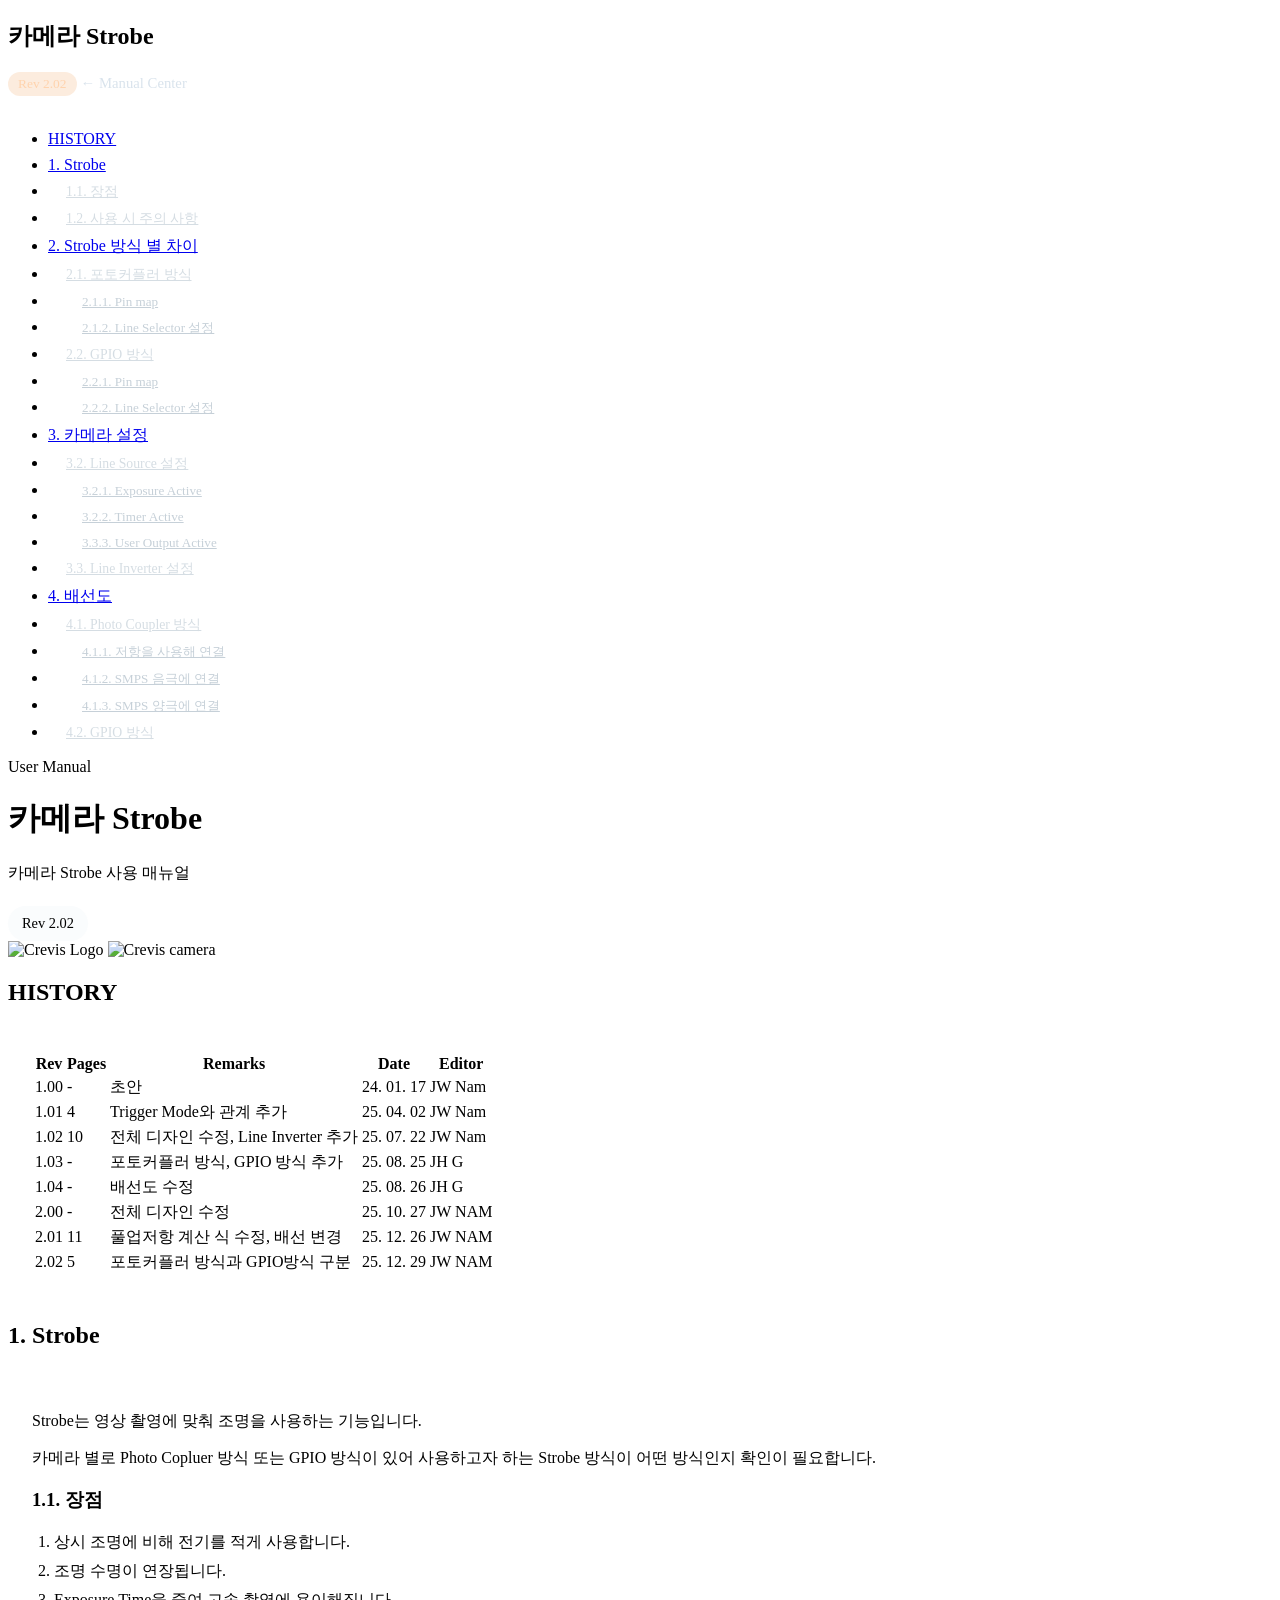
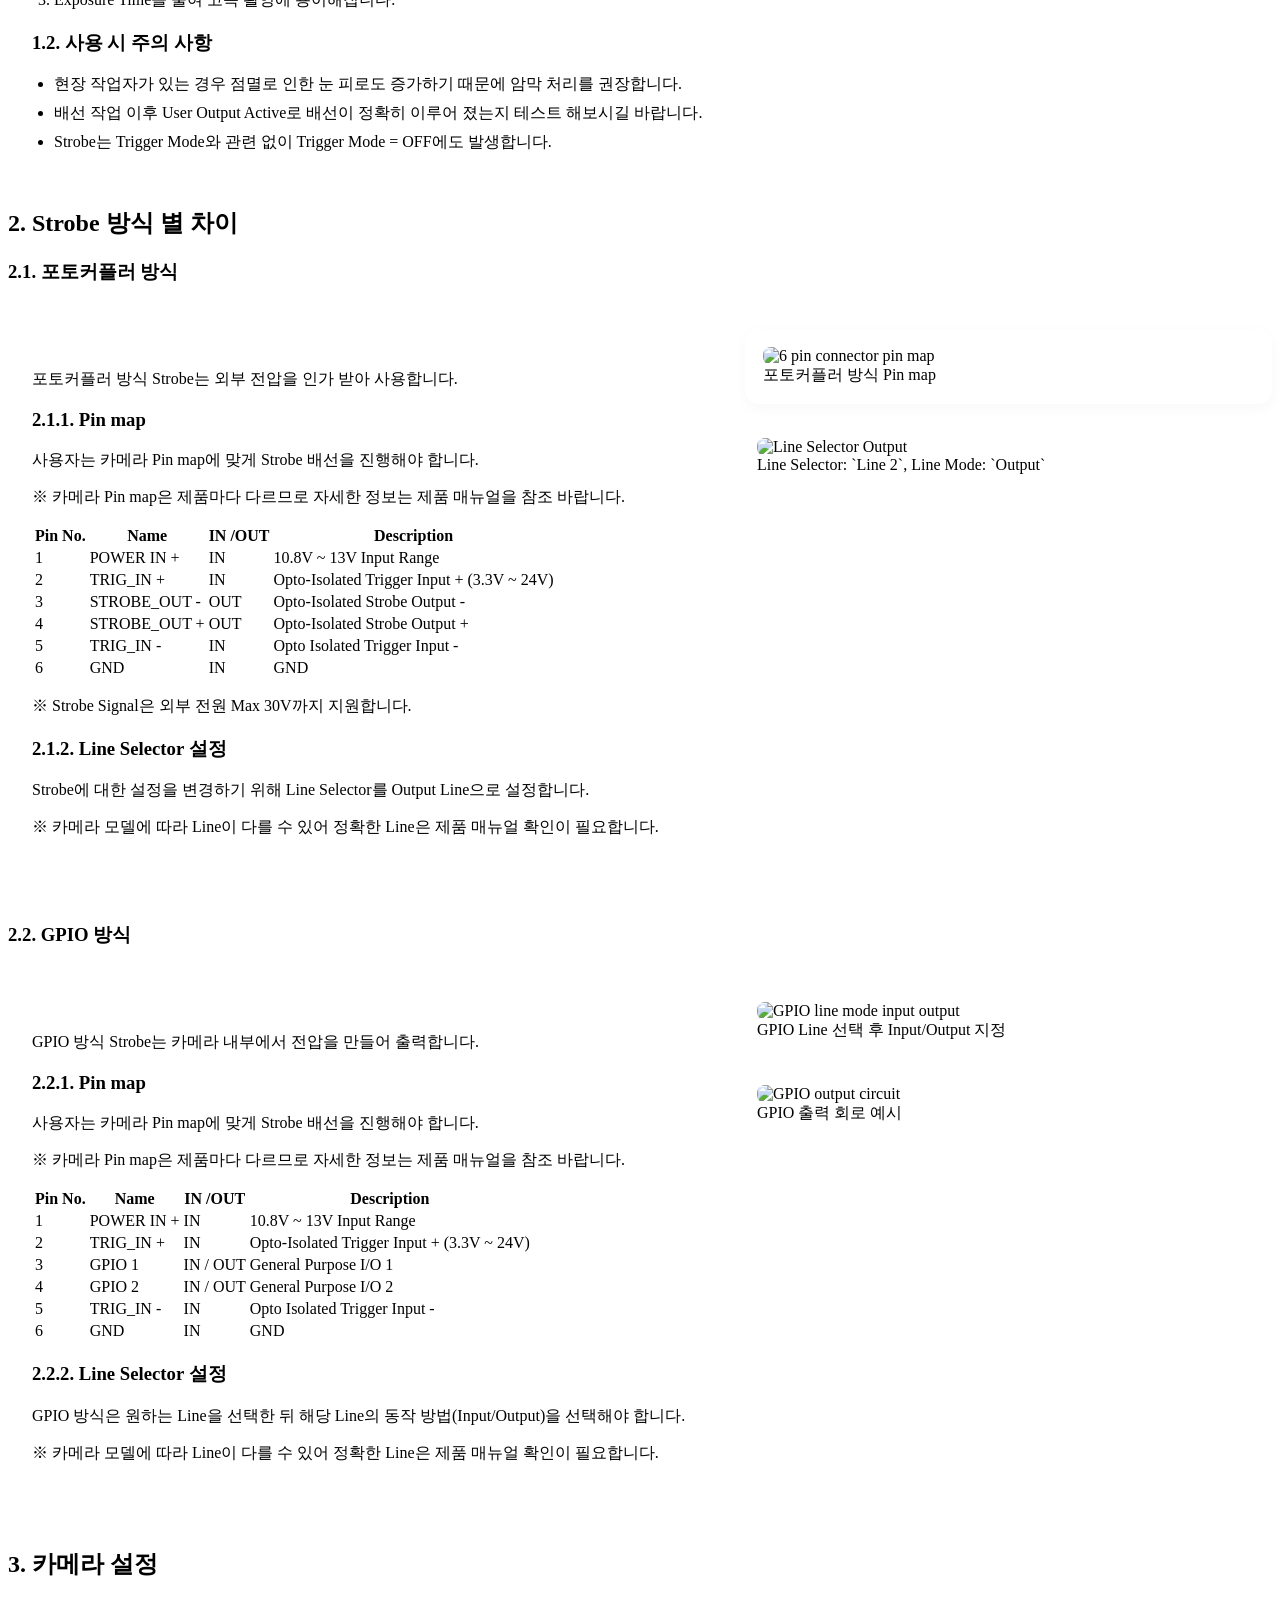
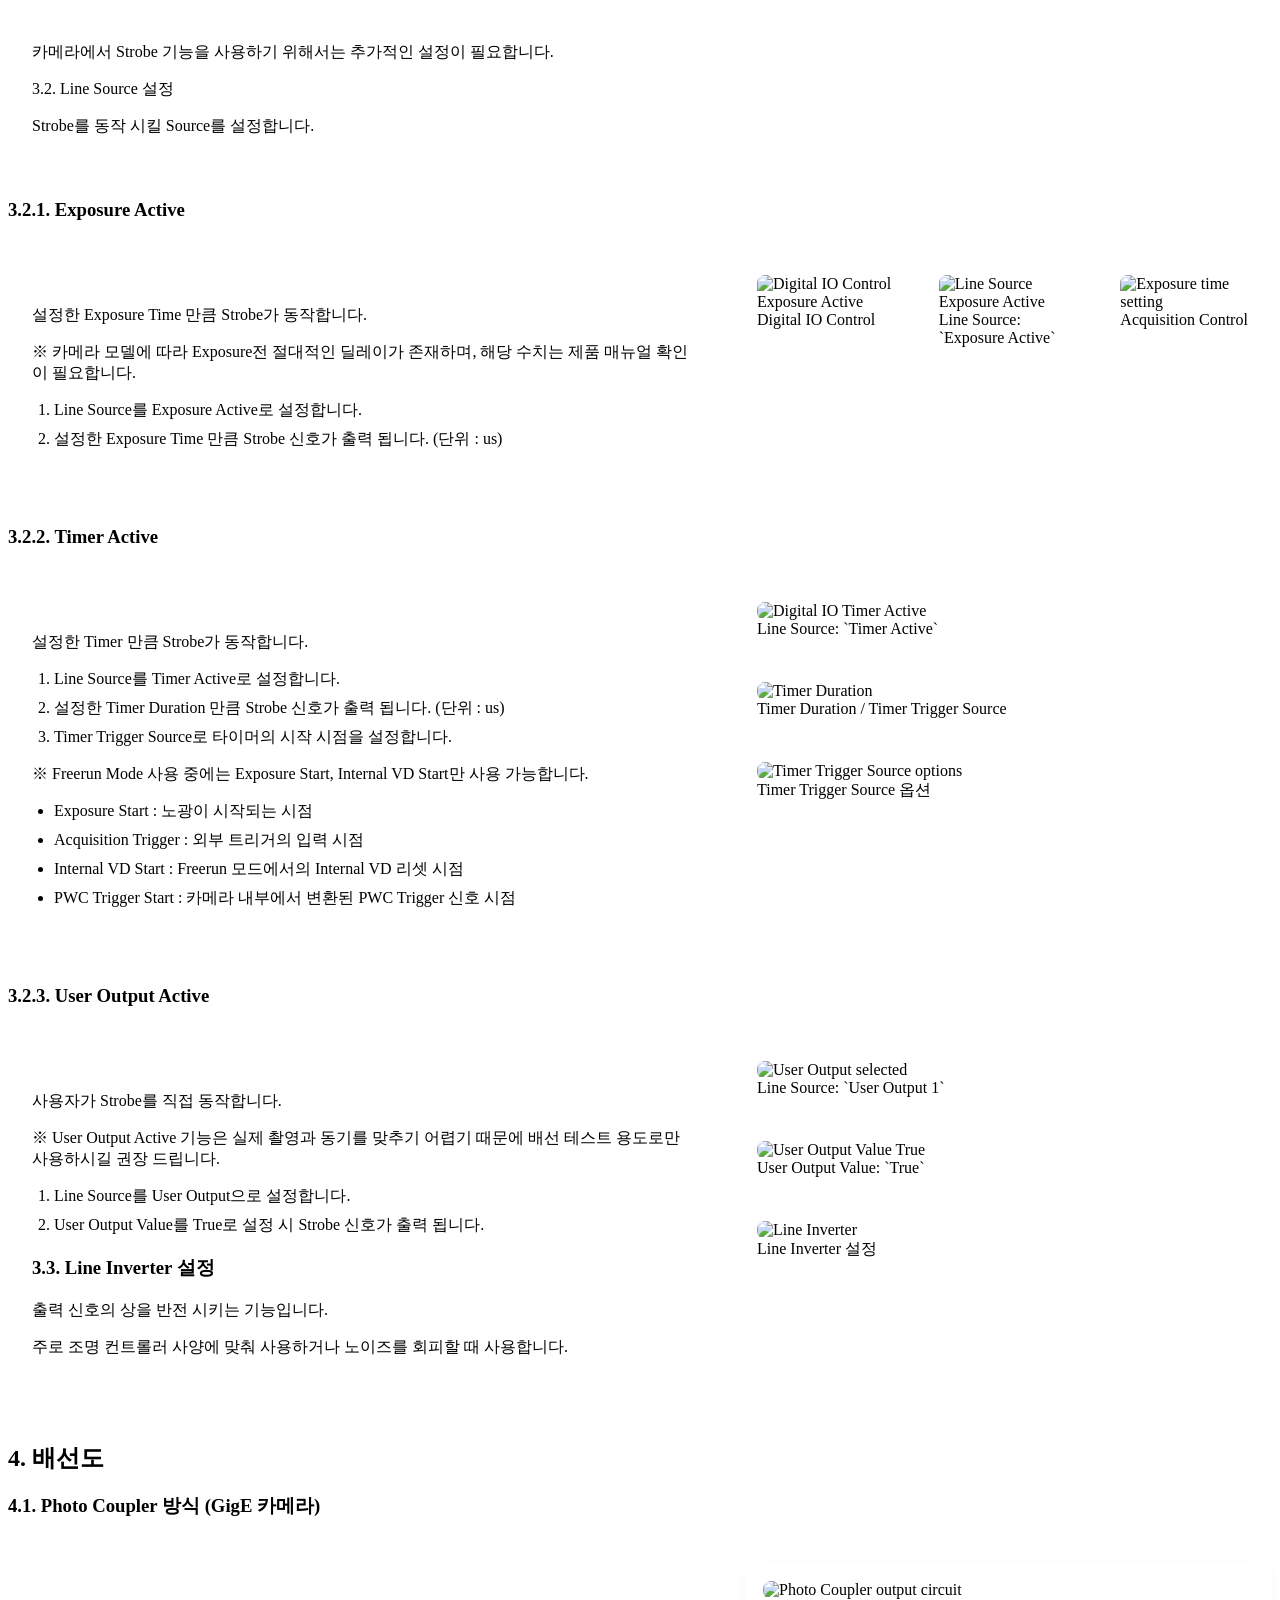
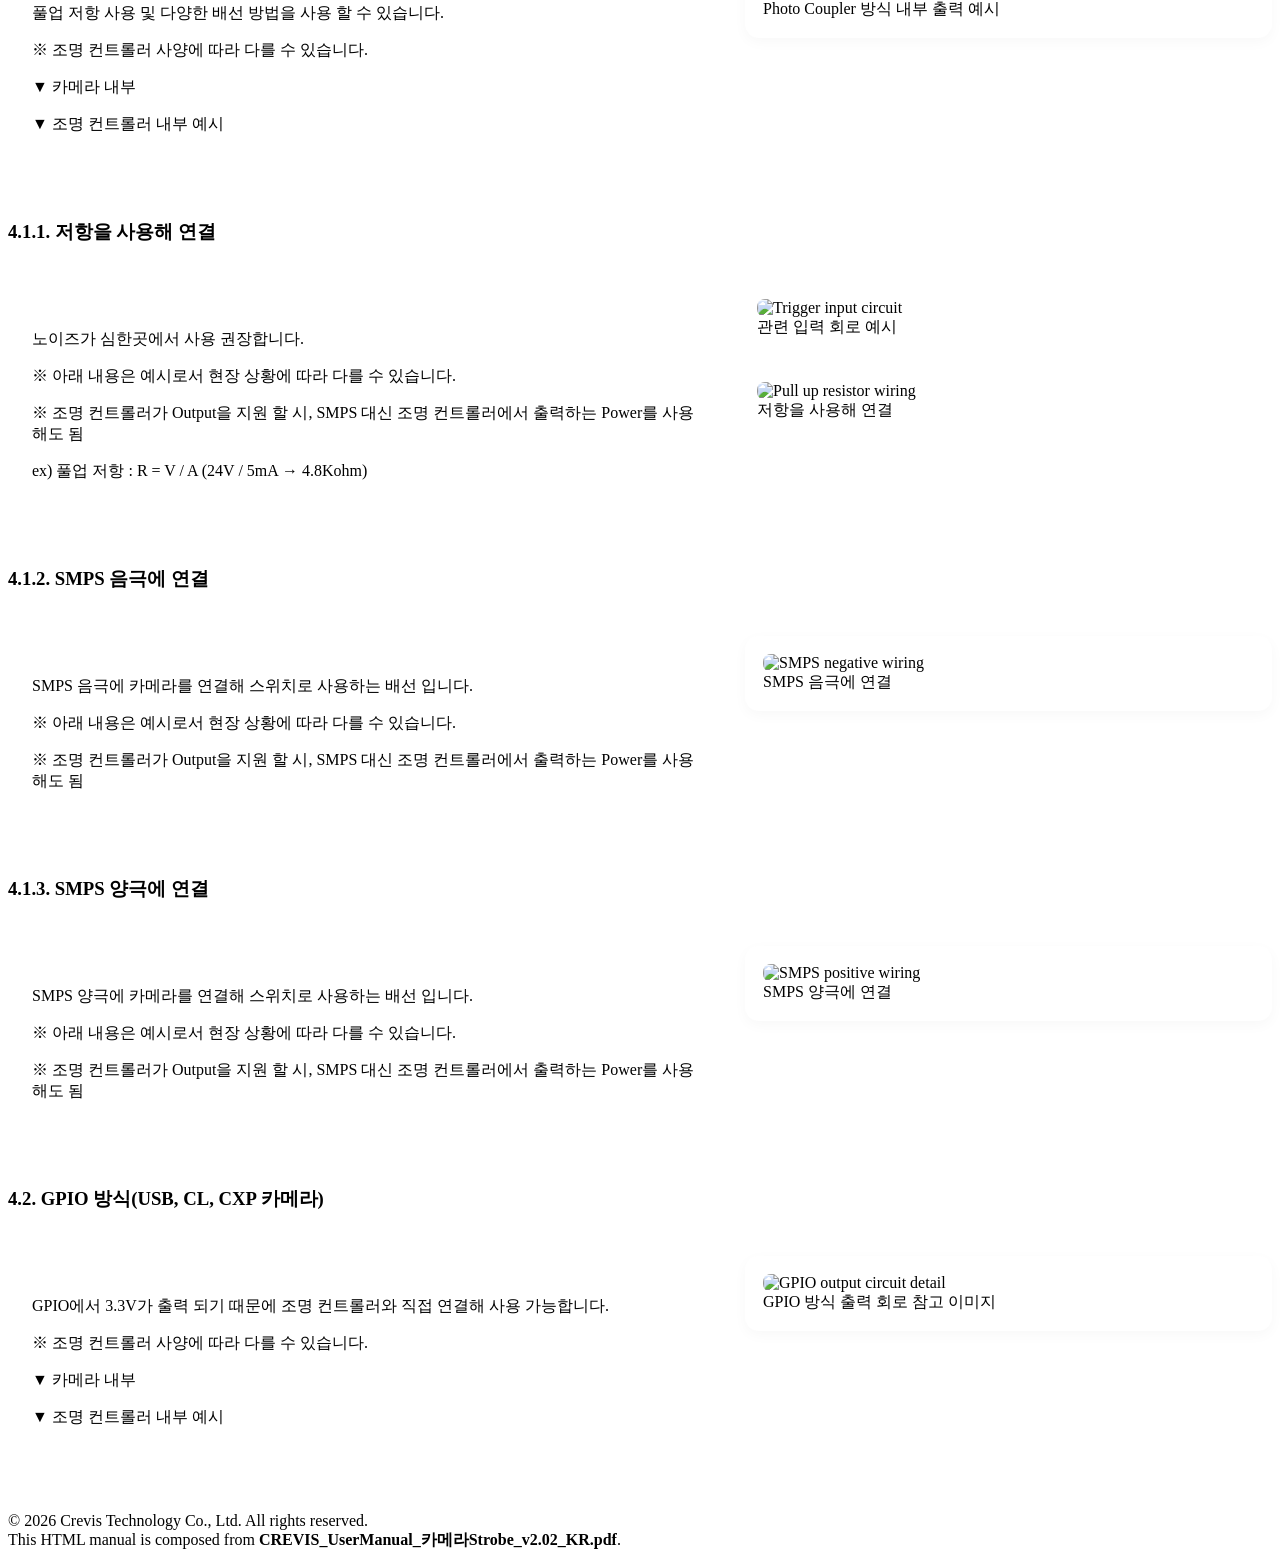
==== manuals/gige-strobe/index.html @ f3670d81 "feature:gige-strobe 매뉴얼 추가" ====
<!DOCTYPE html>
<html lang="ko">
<head>
    <meta charset="UTF-8">
    <meta name="viewport" content="width=device-width, initial-scale=1.0">
    <title>카메라 Strobe User Manual | Rev 2.02 | Crevis</title>
    <link rel="stylesheet" href="../MG-A500M-K-FL/css/style.css">
    <style>
        html { scroll-behavior: smooth; }
        .sidebar .eyebrow {
            margin: 0 0 8px;
            color: #98c3eb;
            font-size: 0.76rem;
            text-transform: uppercase;
            letter-spacing: 0.16em;
        }
        .sidebar .rev {
            display: inline-block;
            margin-bottom: 18px;
            padding: 4px 10px;
            border-radius: 999px;
            background: rgba(230, 126, 34, 0.15);
            color: #ffd3ad;
            font-size: 0.84rem;
        }
        .sidebar .back-link {
            display: inline-block;
            margin-bottom: 22px;
            color: #d9e3ec;
            text-decoration: none;
            font-size: 0.92rem;
        }
        .sidebar li { margin: 8px 0; }
        .sidebar .toc li > a::before {
            content: none;
        }
        .sidebar .toc a[href="#strobe-advantages"],
        .sidebar .toc a[href="#strobe-cautions"],
        .sidebar .toc a[href="#photo-coupler"],
        .sidebar .toc a[href="#gpio"],
        .sidebar .toc a[href="#line-source"],
        .sidebar .toc a[href="#line-inverter"],
        .sidebar .toc a[href="#photo-coupler-wiring"],
        .sidebar .toc a[href="#gpio-wiring"] {
            padding-left: 18px;
            font-size: 0.86rem;
            color: #d5dde3;
        }
        .sidebar .toc a[href="#photo-coupler-pinmap"],
        .sidebar .toc a[href="#photo-coupler-line-selector"],
        .sidebar .toc a[href="#gpio-pinmap"],
        .sidebar .toc a[href="#gpio-line-selector"],
        .sidebar .toc a[href="#exposure-active"],
        .sidebar .toc a[href="#timer-active"],
        .sidebar .toc a[href="#user-output-active"],
        .sidebar .toc a[href="#resistor-wiring"],
        .sidebar .toc a[href="#smps-negative"],
        .sidebar .toc a[href="#smps-positive"] {
            padding-left: 34px;
            font-size: 0.82rem;
            color: #c6d0d8;
        }
        .content {
            max-width: 1320px;
        }
        .header-box {
            align-items: center;
        }
        .version-strip {
            display: flex;
            flex-wrap: wrap;
            gap: 12px;
            margin-top: 22px;
        }
        .pill {
            padding: 9px 14px;
            border-radius: 999px;
            border: 1px solid var(--border-color);
            background: #fafcfd;
            font-size: 0.9rem;
        }
        .hero-visual {
            width: min(320px, 100%);
            height: auto;
            display: block;
        }
        .card,
        .text-card,
        .image-card {
            background: #fff;
            border: 1px solid var(--border-color);
            border-radius: 14px;
            padding: 24px;
            margin: 22px 0;
        }
        .image-card {
            padding: 18px;
            box-shadow: 0 4px 14px rgba(0, 0, 0, 0.03);
        }
        .two-col {
            display: grid;
            grid-template-columns: minmax(0, 1.15fr) minmax(280px, 0.85fr);
            gap: 24px;
            align-items: start;
            margin: 22px 0;
        }
        .three-grid {
            display: grid;
            grid-template-columns: repeat(3, minmax(0, 1fr));
            gap: 18px;
            margin: 20px 0;
        }
        .image-grid {
            display: grid;
            grid-template-columns: repeat(auto-fit, minmax(260px, 1fr));
            gap: 20px;
            margin: 20px 0;
        }
        .image-card img,
        .mini-shot img {
            width: 100%;
            height: auto;
            display: block;
            border-radius: 8px;
        }
        .mini-shot {
            background: #fff;
            border: 1px solid var(--border-color);
            border-radius: 12px;
            padding: 12px;
        }
        .list,
        .number-list {
            margin: 0;
            padding-left: 22px;
        }
        .list li,
        .number-list li {
            margin-bottom: 8px;
        }
        @media (max-width: 1100px) {
            .two-col,
            .three-grid {
                grid-template-columns: 1fr;
            }
        }
        @media screen and (max-width: 1024px) {
            .sidebar .eyebrow,
            .sidebar .rev,
            .sidebar .back-link span {
                display: none;
            }
            .header-box {
                flex-direction: column;
                align-items: flex-start;
            }
        }
        @media (max-width: 720px) {
            table { min-width: 480px; }
        }
    </style>
</head>
<body>
    <nav class="sidebar">
        <h2>카메라 Strobe</h2>
        <div class="rev">Rev 2.02</div>
        <a class="back-link" href="../../index.html"><span>← Manual Center</span></a>
        <ul class="toc">
            <li><a href="#history"><span>HISTORY</span></a></li>
            <li><a href="#strobe"><span>1. Strobe</span></a></li>
            <li><a href="#strobe-advantages"><span>1.1. 장점</span></a></li>
            <li><a href="#strobe-cautions"><span>1.2. 사용 시 주의 사항</span></a></li>
            <li><a href="#difference"><span>2. Strobe 방식 별 차이</span></a></li>
            <li><a href="#photo-coupler"><span>2.1. 포토커플러 방식</span></a></li>
            <li><a href="#photo-coupler-pinmap"><span>2.1.1. Pin map</span></a></li>
            <li><a href="#photo-coupler-line-selector"><span>2.1.2. Line Selector 설정</span></a></li>
            <li><a href="#gpio"><span>2.2. GPIO 방식</span></a></li>
            <li><a href="#gpio-pinmap"><span>2.2.1. Pin map</span></a></li>
            <li><a href="#gpio-line-selector"><span>2.2.2. Line Selector 설정</span></a></li>
            <li><a href="#camera-settings"><span>3. 카메라 설정</span></a></li>
            <li><a href="#line-source"><span>3.2. Line Source 설정</span></a></li>
            <li><a href="#exposure-active"><span>3.2.1. Exposure Active</span></a></li>
            <li><a href="#timer-active"><span>3.2.2. Timer Active</span></a></li>
            <li><a href="#user-output-active"><span>3.3.3. User Output Active</span></a></li>
            <li><a href="#line-inverter"><span>3.3. Line Inverter 설정</span></a></li>
            <li><a href="#wiring"><span>4. 배선도</span></a></li>
            <li><a href="#photo-coupler-wiring"><span>4.1. Photo Coupler 방식</span></a></li>
            <li><a href="#resistor-wiring"><span>4.1.1. 저항을 사용해 연결</span></a></li>
            <li><a href="#smps-negative"><span>4.1.2. SMPS 음극에 연결</span></a></li>
            <li><a href="#smps-positive"><span>4.1.3. SMPS 양극에 연결</span></a></li>
            <li><a href="#gpio-wiring"><span>4.2. GPIO 방식</span></a></li>
        </ul>
    </nav>

    <div class="content">
        <header class="header-box">
            <div class="header-text">
                <p class="category-label">User Manual</p>
                <h1 class="model-title">카메라 Strobe</h1>
                <p class="model-subtitle">카메라 Strobe 사용 매뉴얼</p>
                <div class="version-strip">
                    <div class="pill">Rev 2.02</div>
                </div>
            </div>
            <div class="header-visual-group">
                <img src="../MG-A500M-K-FL/images/crevis_logo.jpg" class="header-logo" alt="Crevis Logo">
                <img src="assets/xref-4.png" alt="Crevis camera" class="header-camera-main">
            </div>
        </header>

        <section id="history">
            <h2>HISTORY</h2>
            <div class="card">
                <div class="table-container">
                    <table>
                        <thead>
                            <tr>
                                <th>Rev</th>
                                <th>Pages</th>
                                <th>Remarks</th>
                                <th>Date</th>
                                <th>Editor</th>
                            </tr>
                        </thead>
                        <tbody>
                            <tr><td>1.00</td><td>-</td><td>초안</td><td>24. 01. 17</td><td>JW Nam</td></tr>
                            <tr><td>1.01</td><td>4</td><td>Trigger Mode와 관계 추가</td><td>25. 04. 02</td><td>JW Nam</td></tr>
                            <tr><td>1.02</td><td>10</td><td>전체 디자인 수정, Line Inverter 추가</td><td>25. 07. 22</td><td>JW Nam</td></tr>
                            <tr><td>1.03</td><td>-</td><td>포토커플러 방식, GPIO 방식 추가</td><td>25. 08. 25</td><td>JH G</td></tr>
                            <tr><td>1.04</td><td>-</td><td>배선도 수정</td><td>25. 08. 26</td><td>JH G</td></tr>
                            <tr><td>2.00</td><td>-</td><td>전체 디자인 수정</td><td>25. 10. 27</td><td>JW NAM</td></tr>
                            <tr><td>2.01</td><td>11</td><td>풀업저항 계산 식 수정, 배선 변경</td><td>25. 12. 26</td><td>JW NAM</td></tr>
                            <tr><td>2.02</td><td>5</td><td>포토커플러 방식과 GPIO방식 구분</td><td>25. 12. 29</td><td>JW NAM</td></tr>
                        </tbody>
                    </table>
                </div>
            </div>
        </section>

        <section id="strobe">
            <h2>1. Strobe</h2>
            <div class="card">
                <p>Strobe는 영상 촬영에 맞춰 조명을 사용하는 기능입니다.</p>
                <p>카메라 별로 Photo Copluer 방식 또는 GPIO 방식이 있어 사용하고자 하는 Strobe 방식이 어떤 방식인지 확인이 필요합니다.</p>

                <h3 id="strobe-advantages">1.1. 장점</h3>
                <ol class="number-list">
                    <li>상시 조명에 비해 전기를 적게 사용합니다.</li>
                    <li>조명 수명이 연장됩니다.</li>
                    <li>Exposure Time을 줄여 고속 촬영에 용이해집니다.</li>
                </ol>

                <h3 id="strobe-cautions">1.2. 사용 시 주의 사항</h3>
                <ul class="list">
                    <li>현장 작업자가 있는 경우 점멸로 인한 눈 피로도 증가하기 때문에 암막 처리를 권장합니다.</li>
                    <li>배선 작업 이후 User Output Active로 배선이 정확히 이루어 졌는지 테스트 해보시길 바랍니다.</li>
                    <li>Strobe는 Trigger Mode와 관련 없이 Trigger Mode = OFF에도 발생합니다.</li>
                </ul>
            </div>
        </section>

        <section id="difference">
            <h2>2. Strobe 방식 별 차이</h2>

            <h3 id="photo-coupler">2.1. 포토커플러 방식</h3>
            <div class="two-col">
                <div class="text-card">
                    <p>포토커플러 방식 Strobe는 외부 전압을 인가 받아 사용합니다.</p>
                    <h3 id="photo-coupler-pinmap">2.1.1. Pin map</h3>
                    <p>사용자는 카메라 Pin map에 맞게 Strobe 배선을 진행해야 합니다.</p>
                    <p>※ 카메라 Pin map은 제품마다 다르므로 자세한 정보는 제품 매뉴얼을 참조 바랍니다.</p>
                    <div class="table-container">
                        <table>
                            <thead>
                                <tr>
                                    <th>Pin No.</th>
                                    <th>Name</th>
                                    <th>IN /OUT</th>
                                    <th>Description</th>
                                </tr>
                            </thead>
                            <tbody>
                                <tr><td>1</td><td>POWER IN +</td><td>IN</td><td>10.8V ~ 13V Input Range</td></tr>
                                <tr><td>2</td><td>TRIG_IN +</td><td>IN</td><td>Opto-Isolated Trigger Input + (3.3V ~ 24V)</td></tr>
                                <tr><td>3</td><td>STROBE_OUT -</td><td>OUT</td><td>Opto-Isolated Strobe Output -</td></tr>
                                <tr><td>4</td><td>STROBE_OUT +</td><td>OUT</td><td>Opto-Isolated Strobe Output +</td></tr>
                                <tr><td>5</td><td>TRIG_IN -</td><td>IN</td><td>Opto Isolated Trigger Input -</td></tr>
                                <tr><td>6</td><td>GND</td><td>IN</td><td>GND</td></tr>
                            </tbody>
                        </table>
                    </div>
                    <p>※ Strobe Signal은 외부 전원 Max 30V까지 지원합니다.</p>

                    <h3 id="photo-coupler-line-selector">2.1.2. Line Selector 설정</h3>
                    <p>Strobe에 대한 설정을 변경하기 위해 Line Selector를 Output Line으로 설정합니다.</p>
                    <p>※ 카메라 모델에 따라 Line이 다를 수 있어 정확한 Line은 제품 매뉴얼 확인이 필요합니다.</p>
                </div>
                <div>
                    <div class="image-card">
                        <img src="assets/xref-19.png" alt="6 pin connector pin map">
                        <div class="caption">포토커플러 방식 Pin map</div>
                    </div>
                    <div class="mini-shot">
                        <img src="assets/xref-20.png" alt="Line Selector Output">
                        <div class="caption">Line Selector: `Line 2`, Line Mode: `Output`</div>
                    </div>
                </div>
            </div>

            <h3 id="gpio">2.2. GPIO 방식</h3>
            <div class="two-col">
                <div class="text-card">
                    <p>GPIO 방식 Strobe는 카메라 내부에서 전압을 만들어 출력합니다.</p>
                    <h3 id="gpio-pinmap">2.2.1. Pin map</h3>
                    <p>사용자는 카메라 Pin map에 맞게 Strobe 배선을 진행해야 합니다.</p>
                    <p>※ 카메라 Pin map은 제품마다 다르므로 자세한 정보는 제품 매뉴얼을 참조 바랍니다.</p>
                    <div class="table-container">
                        <table>
                            <thead>
                                <tr>
                                    <th>Pin No.</th>
                                    <th>Name</th>
                                    <th>IN /OUT</th>
                                    <th>Description</th>
                                </tr>
                            </thead>
                            <tbody>
                                <tr><td>1</td><td>POWER IN +</td><td>IN</td><td>10.8V ~ 13V Input Range</td></tr>
                                <tr><td>2</td><td>TRIG_IN +</td><td>IN</td><td>Opto-Isolated Trigger Input + (3.3V ~ 24V)</td></tr>
                                <tr><td>3</td><td>GPIO 1</td><td>IN / OUT</td><td>General Purpose I/O 1</td></tr>
                                <tr><td>4</td><td>GPIO 2</td><td>IN / OUT</td><td>General Purpose I/O 2</td></tr>
                                <tr><td>5</td><td>TRIG_IN -</td><td>IN</td><td>Opto Isolated Trigger Input -</td></tr>
                                <tr><td>6</td><td>GND</td><td>IN</td><td>GND</td></tr>
                            </tbody>
                        </table>
                    </div>
                    <h3 id="gpio-line-selector">2.2.2. Line Selector 설정</h3>
                    <p>GPIO 방식은 원하는 Line을 선택한 뒤 해당 Line의 동작 방법(Input/Output)을 선택해야 합니다.</p>
                    <p>※ 카메라 모델에 따라 Line이 다를 수 있어 정확한 Line은 제품 매뉴얼 확인이 필요합니다.</p>
                </div>
                <div class="image-grid">
                    <div class="mini-shot">
                        <img src="assets/xref-26.png" alt="GPIO line mode input output">
                        <div class="caption">GPIO Line 선택 후 Input/Output 지정</div>
                    </div>
                    <div class="mini-shot">
                        <img src="assets/xref-77.png" alt="GPIO output circuit">
                        <div class="caption">GPIO 출력 회로 예시</div>
                    </div>
                </div>
            </div>
        </section>

        <section id="camera-settings">
            <h2>3. 카메라 설정</h2>
            <div class="card">
                <p>카메라에서 Strobe 기능을 사용하기 위해서는 추가적인 설정이 필요합니다.</p>
                <p id="line-source">3.2. Line Source 설정</p>
                <p>Strobe를 동작 시킬 Source를 설정합니다.</p>
            </div>

            <h3 id="exposure-active">3.2.1. Exposure Active</h3>
            <div class="two-col">
                <div class="text-card">
                    <p>설정한 Exposure Time 만큼 Strobe가 동작합니다.</p>
                    <p>※ 카메라 모델에 따라 Exposure전 절대적인 딜레이가 존재하며, 해당 수치는 제품 매뉴얼 확인이 필요합니다.</p>
                    <ol class="number-list">
                        <li>Line Source를 Exposure Active로 설정합니다.</li>
                        <li>설정한 Exposure Time 만큼 Strobe 신호가 출력 됩니다. (단위 : us)</li>
                    </ol>
                </div>
                <div class="three-grid">
                    <div class="mini-shot">
                        <img src="assets/xref-32.png" alt="Digital IO Control Exposure Active">
                        <div class="caption">Digital IO Control</div>
                    </div>
                    <div class="mini-shot">
                        <img src="assets/xref-31.png" alt="Line Source Exposure Active">
                        <div class="caption">Line Source: `Exposure Active`</div>
                    </div>
                    <div class="mini-shot">
                        <img src="assets/xref-33.png" alt="Exposure time setting">
                        <div class="caption">Acquisition Control</div>
                    </div>
                </div>
            </div>

            <h3 id="timer-active">3.2.2. Timer Active</h3>
            <div class="two-col">
                <div class="text-card">
                    <p>설정한 Timer 만큼 Strobe가 동작합니다.</p>
                    <ol class="number-list">
                        <li>Line Source를 Timer Active로 설정합니다.</li>
                        <li>설정한 Timer Duration 만큼 Strobe 신호가 출력 됩니다. (단위 : us)</li>
                        <li>Timer Trigger Source로 타이머의 시작 시점을 설정합니다.</li>
                    </ol>
                    <p>※ Freerun Mode 사용 중에는 Exposure Start, Internal VD Start만 사용 가능합니다.</p>
                    <ul class="list">
                        <li>Exposure Start : 노광이 시작되는 시점</li>
                        <li>Acquisition Trigger : 외부 트리거의 입력 시점</li>
                        <li>Internal VD Start : Freerun 모드에서의 Internal VD 리셋 시점</li>
                        <li>PWC Trigger Start : 카메라 내부에서 변환된 PWC Trigger 신호 시점</li>
                    </ul>
                </div>
                <div class="image-grid">
                    <div class="mini-shot">
                        <img src="assets/xref-40.png" alt="Digital IO Timer Active">
                        <div class="caption">Line Source: `Timer Active`</div>
                    </div>
                    <div class="mini-shot">
                        <img src="assets/xref-41.png" alt="Timer Duration">
                        <div class="caption">Timer Duration / Timer Trigger Source</div>
                    </div>
                    <div class="mini-shot">
                        <img src="assets/xref-42.png" alt="Timer Trigger Source options">
                        <div class="caption">Timer Trigger Source 옵션</div>
                    </div>
                </div>
            </div>

            <h3 id="user-output-active">3.2.3. User Output Active</h3>
            <div class="two-col">
                <div class="text-card">
                    <p>사용자가 Strobe를 직접 동작합니다.</p>
                    <p>※ User Output Active 기능은 실제 촬영과 동기를 맞추기 어렵기 때문에 배선 테스트 용도로만 사용하시길 권장 드립니다.</p>
                    <ol class="number-list">
                        <li>Line Source를 User Output으로 설정합니다.</li>
                        <li>User Output Value를 True로 설정 시 Strobe 신호가 출력 됩니다.</li>
                    </ol>

                    <h3 id="line-inverter">3.3. Line Inverter 설정</h3>
                    <p>출력 신호의 상을 반전 시키는 기능입니다.</p>
                    <p>주로 조명 컨트롤러 사양에 맞춰 사용하거나 노이즈를 회피할 때 사용합니다.</p>
                </div>
                <div class="image-grid">
                    <div class="mini-shot">
                        <img src="assets/xref-49.png" alt="User Output selected">
                        <div class="caption">Line Source: `User Output 1`</div>
                    </div>
                    <div class="mini-shot">
                        <img src="assets/xref-50.png" alt="User Output Value True">
                        <div class="caption">User Output Value: `True`</div>
                    </div>
                    <div class="mini-shot">
                        <img src="assets/xref-51.png" alt="Line Inverter">
                        <div class="caption">Line Inverter 설정</div>
                    </div>
                </div>
            </div>
        </section>

        <section id="wiring">
            <h2>4. 배선도</h2>

            <h3 id="photo-coupler-wiring">4.1. Photo Coupler 방식 (GigE 카메라)</h3>
            <div class="two-col">
                <div class="text-card">
                    <p>풀업 저항 사용 및 다양한 배선 방법을 사용 할 수 있습니다.</p>
                    <p>※ 조명 컨트롤러 사양에 따라 다를 수 있습니다.</p>
                    <p>▼ 카메라 내부</p>
                    <p>▼ 조명 컨트롤러 내부 예시</p>
                </div>
                <div class="image-card">
                    <img src="assets/xref-58.png" alt="Photo Coupler output circuit">
                    <div class="caption">Photo Coupler 방식 내부 출력 예시</div>
                </div>
            </div>

            <h3 id="resistor-wiring">4.1.1. 저항을 사용해 연결</h3>
            <div class="two-col">
                <div class="text-card">
                    <p>노이즈가 심한곳에서 사용 권장합니다.</p>
                    <p>※ 아래 내용은 예시로서 현장 상황에 따라 다를 수 있습니다.</p>
                    <p>※ 조명 컨트롤러가 Output을 지원 할 시, SMPS 대신 조명 컨트롤러에서 출력하는 Power를 사용해도 됨</p>
                    <p>ex) 풀업 저항 : R = V / A  (24V / 5mA → 4.8Kohm)</p>
                </div>
                <div class="image-grid">
                    <div class="mini-shot">
                        <img src="assets/xref-59.png" alt="Trigger input circuit">
                        <div class="caption">관련 입력 회로 예시</div>
                    </div>
                    <div class="mini-shot">
                        <img src="assets/xref-66.png" alt="Pull up resistor wiring">
                        <div class="caption">저항을 사용해 연결</div>
                    </div>
                </div>
            </div>

            <h3 id="smps-negative">4.1.2. SMPS 음극에 연결</h3>
            <div class="two-col">
                <div class="text-card">
                    <p>SMPS 음극에 카메라를 연결해 스위치로 사용하는 배선 입니다.</p>
                    <p>※ 아래 내용은 예시로서 현장 상황에 따라 다를 수 있습니다.</p>
                    <p>※ 조명 컨트롤러가 Output을 지원 할 시, SMPS 대신 조명 컨트롤러에서 출력하는 Power를 사용해도 됨</p>
                </div>
                <div class="image-card">
                    <img src="assets/xref-65.png" alt="SMPS negative wiring">
                    <div class="caption">SMPS 음극에 연결</div>
                </div>
            </div>

            <h3 id="smps-positive">4.1.3. SMPS 양극에 연결</h3>
            <div class="two-col">
                <div class="text-card">
                    <p>SMPS 양극에 카메라를 연결해 스위치로 사용하는 배선 입니다.</p>
                    <p>※ 아래 내용은 예시로서 현장 상황에 따라 다를 수 있습니다.</p>
                    <p>※ 조명 컨트롤러가 Output을 지원 할 시, SMPS 대신 조명 컨트롤러에서 출력하는 Power를 사용해도 됨</p>
                </div>
                <div class="image-card">
                    <img src="assets/xref-72.png" alt="SMPS positive wiring">
                    <div class="caption">SMPS 양극에 연결</div>
                </div>
            </div>

            <h3 id="gpio-wiring">4.2. GPIO 방식(USB, CL, CXP 카메라)</h3>
            <div class="two-col">
                <div class="text-card">
                    <p>GPIO에서 3.3V가 출력 되기 때문에 조명 컨트롤러와 직접 연결해 사용 가능합니다.</p>
                    <p>※ 조명 컨트롤러 사양에 따라 다를 수 있습니다.</p>
                    <p>▼ 카메라 내부</p>
                    <p>▼ 조명 컨트롤러 내부 예시</p>
                </div>
                <div class="image-card">
                    <img src="assets/xref-77.png" alt="GPIO output circuit detail">
                    <div class="caption">GPIO 방식 출력 회로 참고 이미지</div>
                </div>
            </div>
        </section>

        <footer>
            &copy; 2026 Crevis Technology Co., Ltd. All rights reserved.<br>
            This HTML manual is composed from <strong>CREVIS_UserManual_카메라Strobe_v2.02_KR.pdf</strong>.
        </footer>
    </div>
</body>
</html>
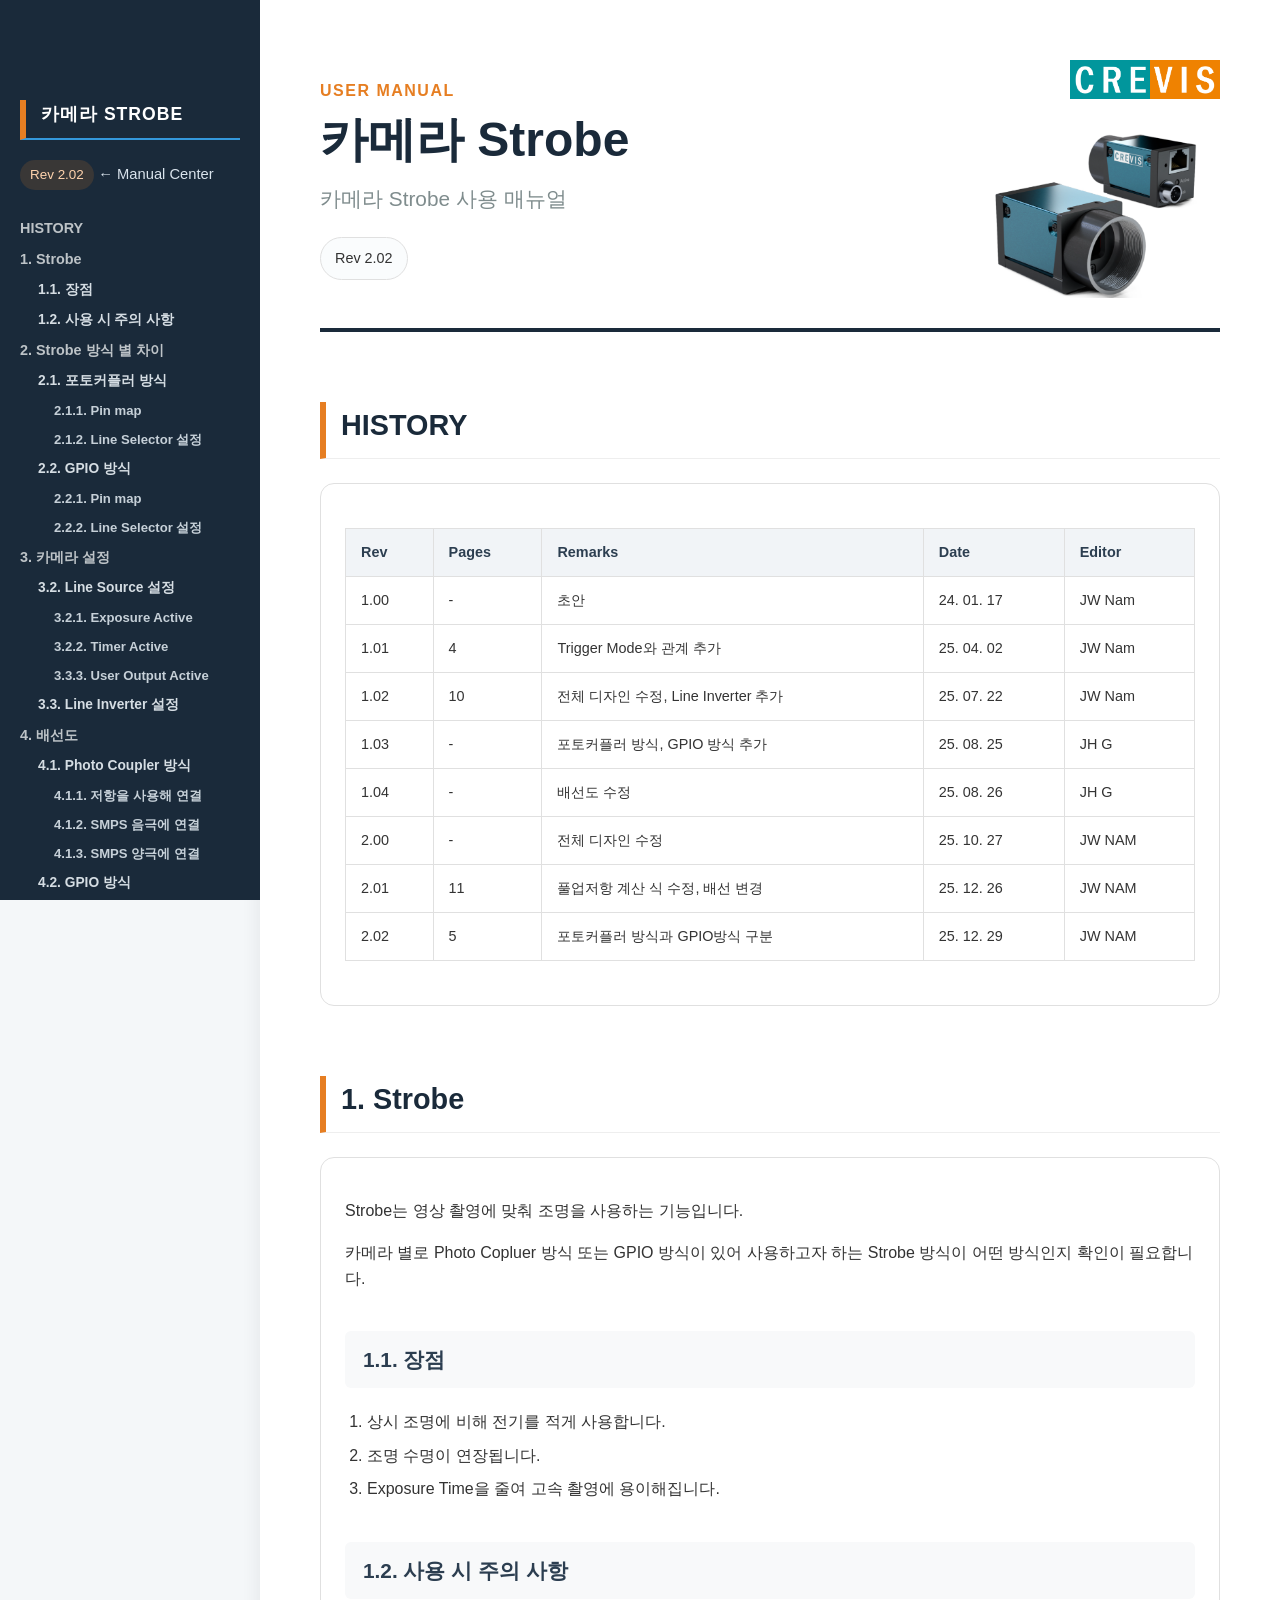
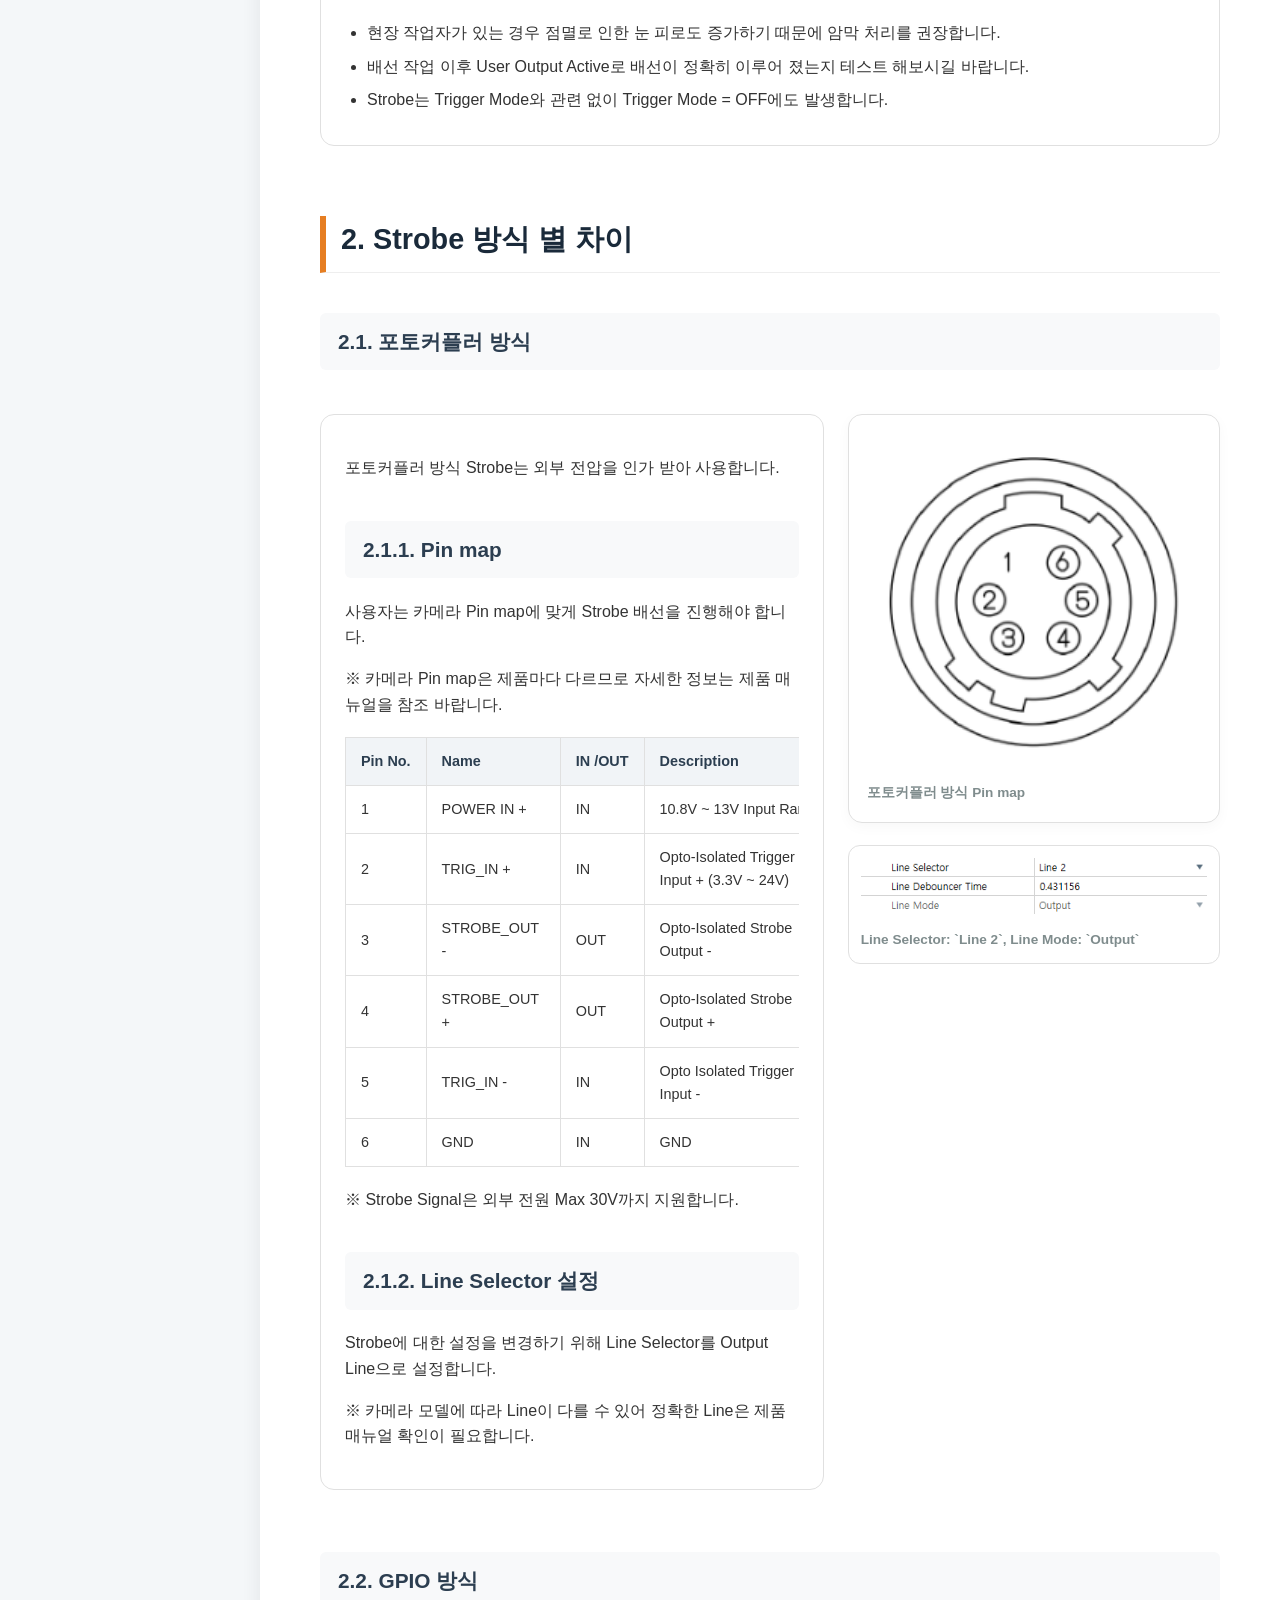
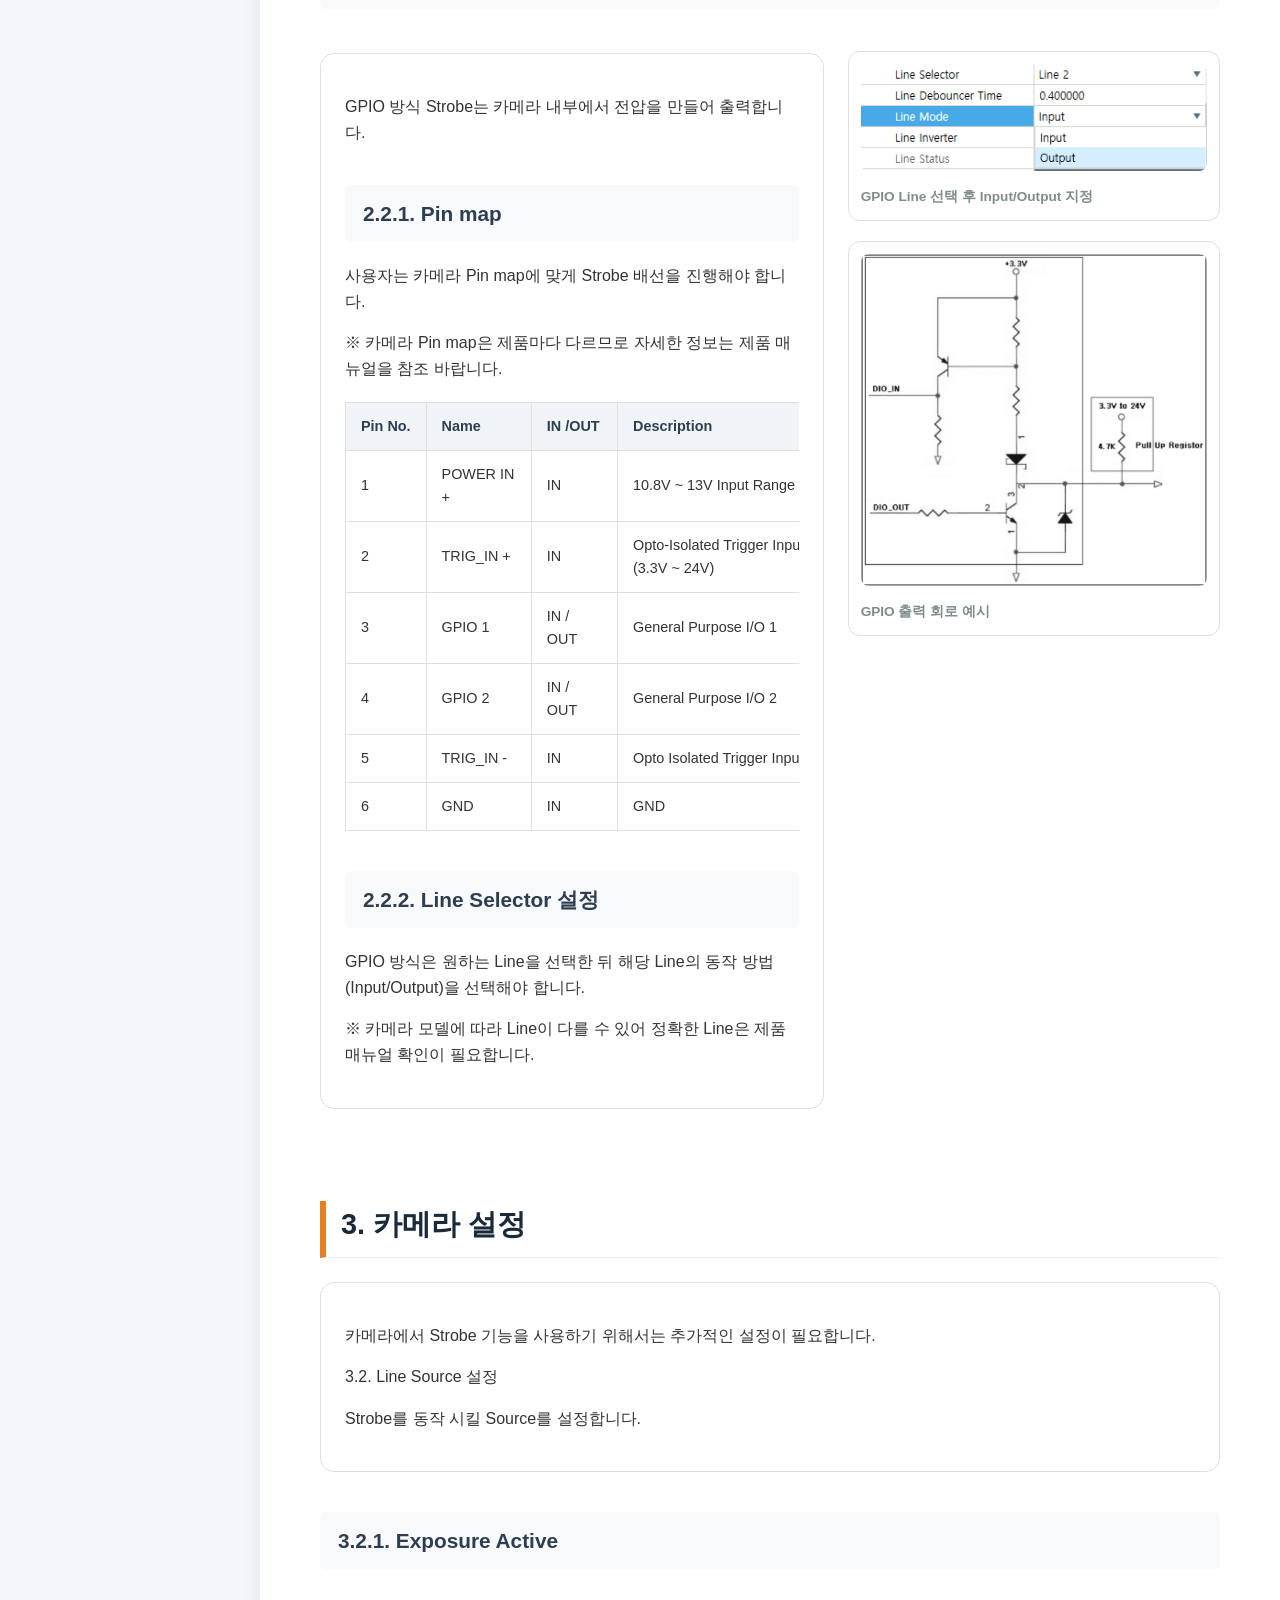
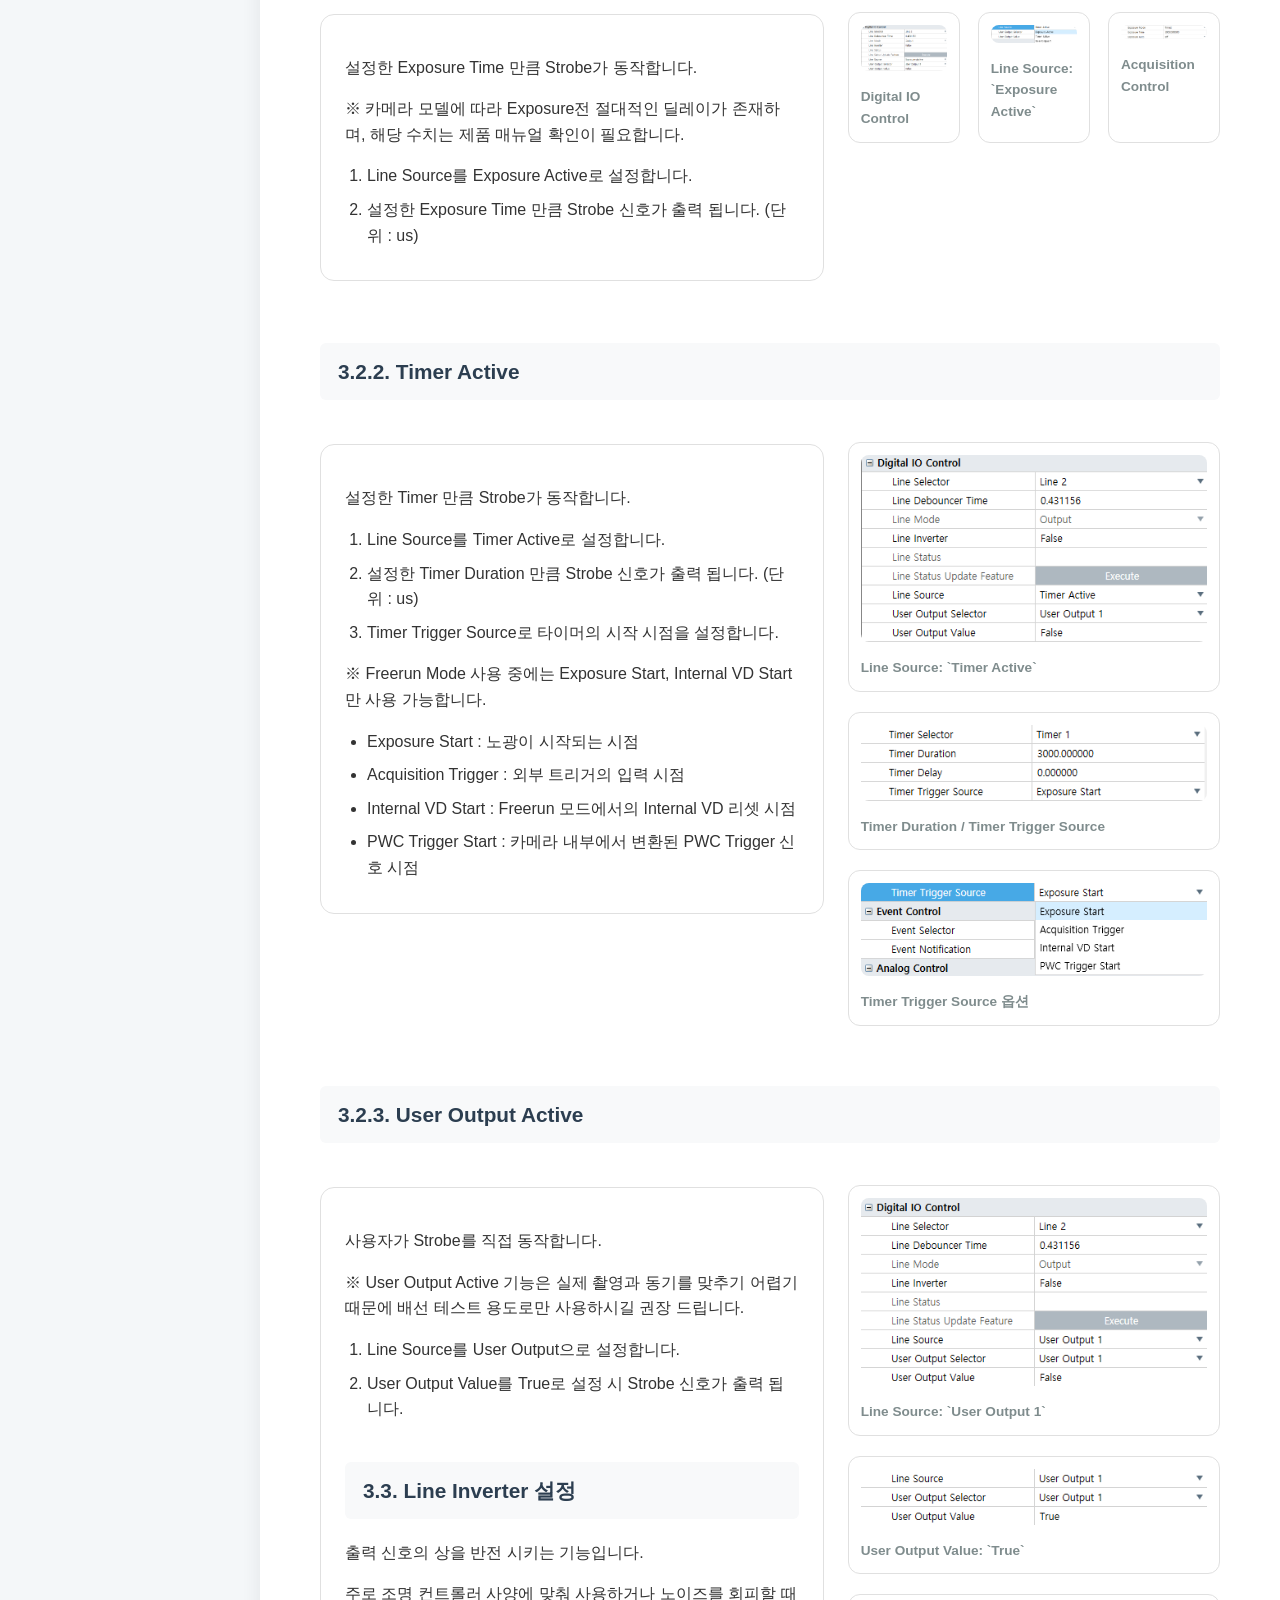
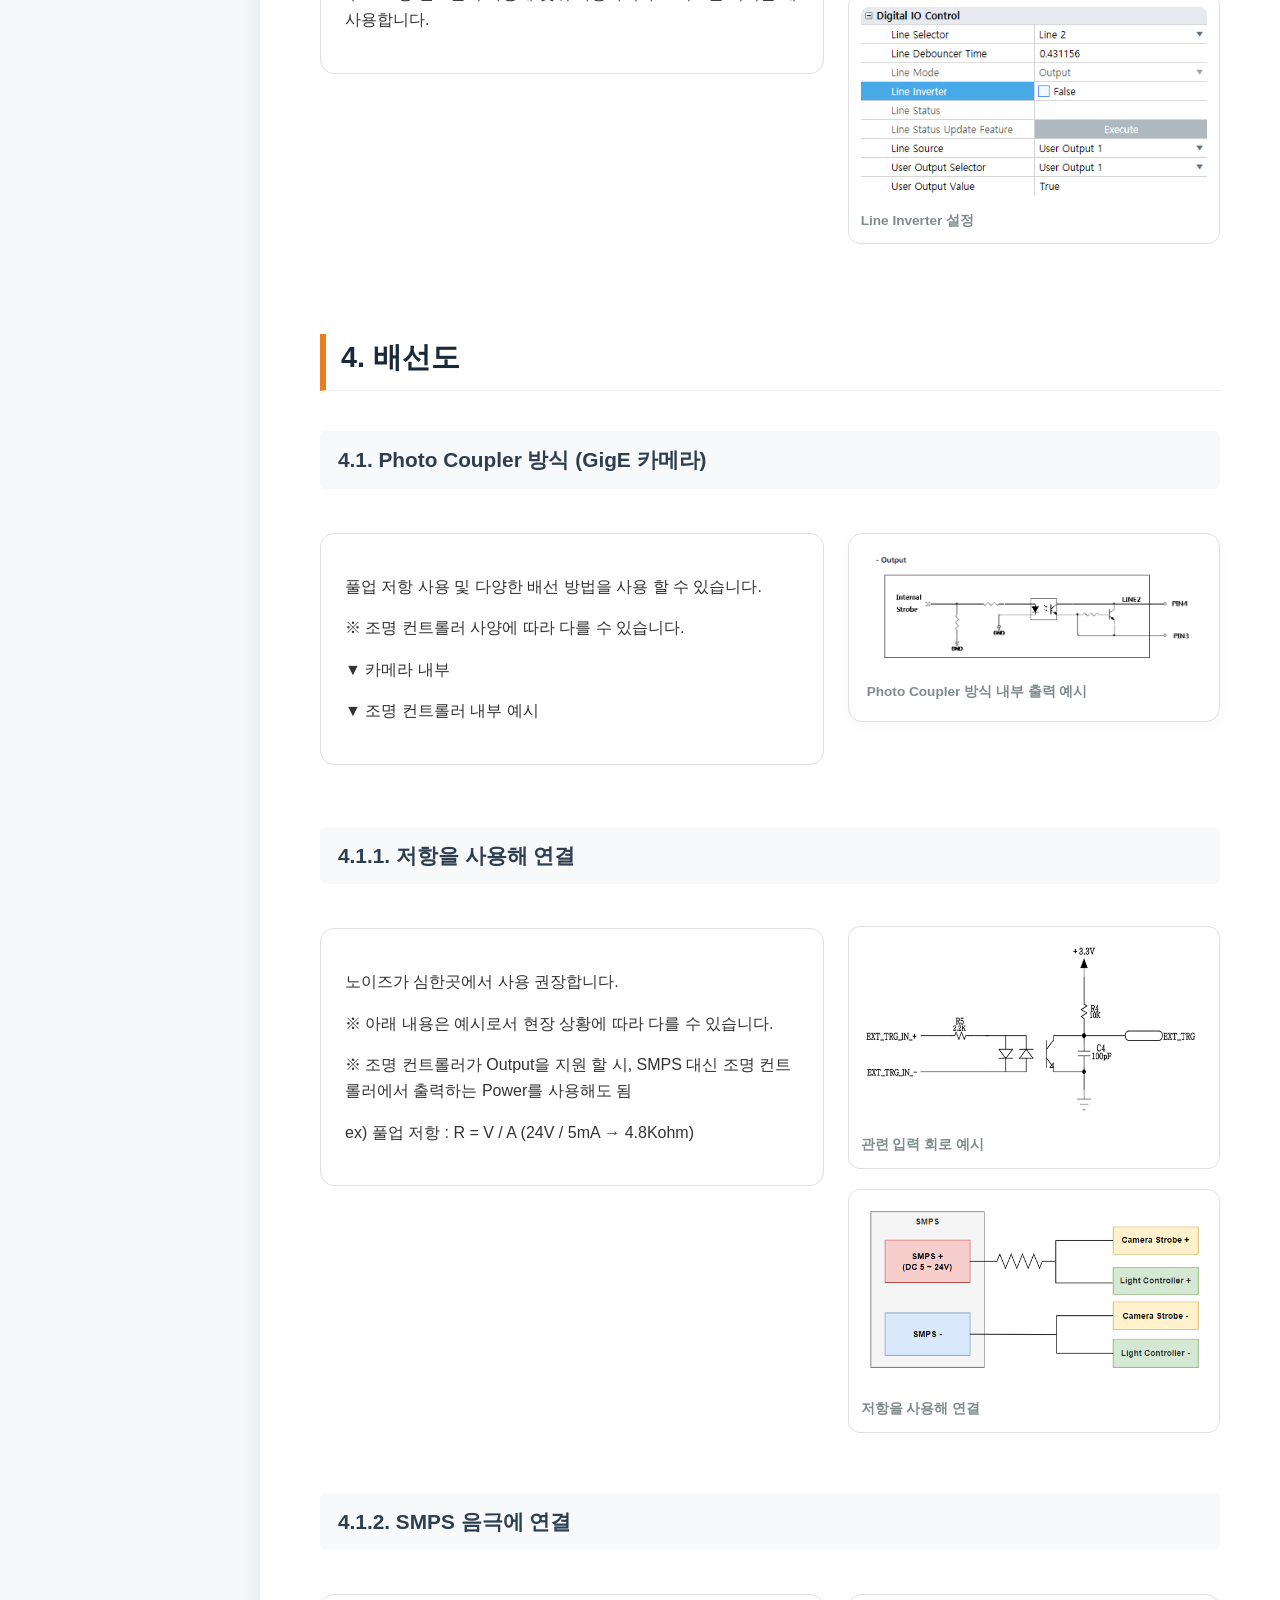
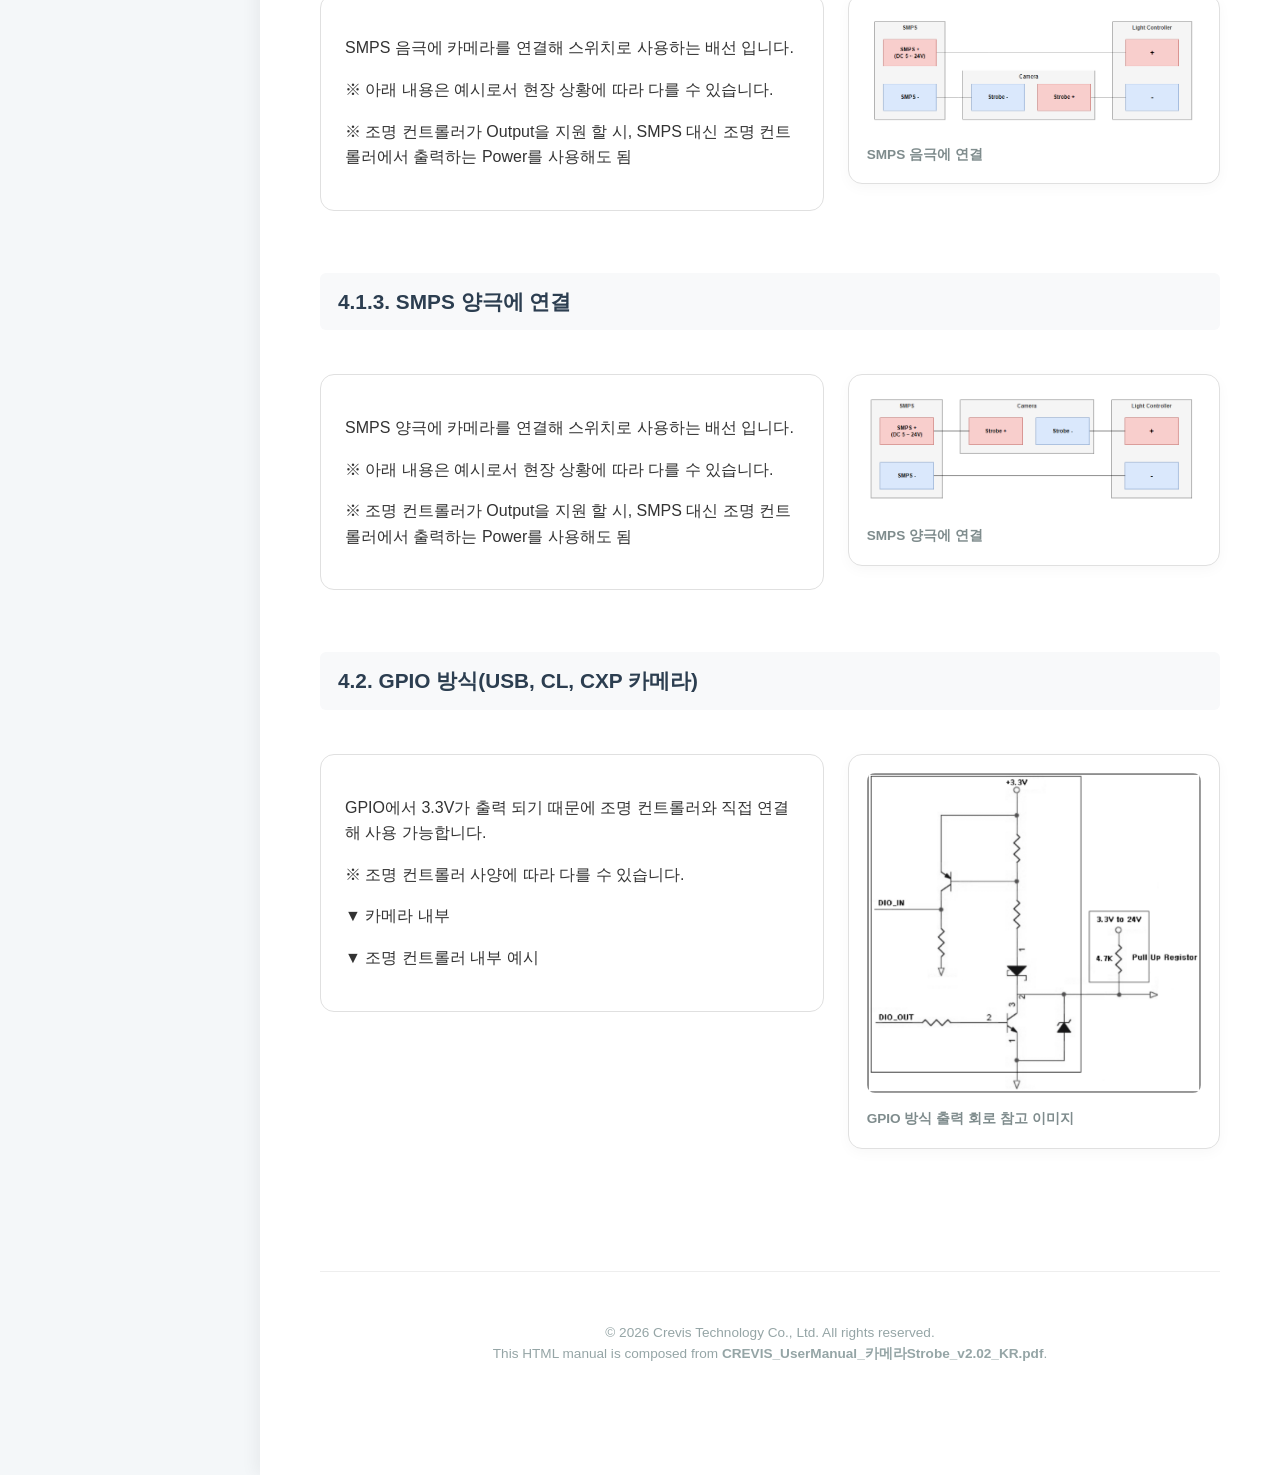
==== commit 470f313c: "feature: 테마 적용 우선 cvsCamCtrl 매뉴얼은 디자인이 달라 Light만 적용함" ====
--- a/manuals/gige-strobe/index.html
+++ b/manuals/gige-strobe/index.html
@@ -1,10 +1,10 @@
 <!DOCTYPE html>
 <html lang="ko">
 <head>
-    <meta charset="UTF-8">
-    <meta name="viewport" content="width=device-width, initial-scale=1.0">
+    <meta charset="UTF-8"/>
+    <meta name="viewport" content="width=device-width, initial-scale=1.0"/>
     <title>카메라 Strobe User Manual | Rev 2.02 | Crevis</title>
-    <link rel="stylesheet" href="../MG-A500M-K-FL/css/style.css">
+    <link rel="stylesheet" href="../../css/product_manual/style.css"/>
     <style>
         html { scroll-behavior: smooth; }
         .sidebar .eyebrow {
@@ -157,6 +157,44 @@
         }
         @media (max-width: 720px) {
             table { min-width: 480px; }
+        }
+        @media (prefers-color-scheme: dark) {
+            .sidebar .rev {
+                background: rgba(255, 154, 60, 0.16);
+                color: #ffd8b5;
+            }
+            .sidebar .toc a[href="#strobe-advantages"],
+            .sidebar .toc a[href="#strobe-cautions"],
+            .sidebar .toc a[href="#photo-coupler"],
+            .sidebar .toc a[href="#gpio"],
+            .sidebar .toc a[href="#line-source"],
+            .sidebar .toc a[href="#line-inverter"],
+            .sidebar .toc a[href="#photo-coupler-wiring"],
+            .sidebar .toc a[href="#gpio-wiring"] {
+                color: #c7d4e2;
+            }
+            .sidebar .toc a[href="#photo-coupler-pinmap"],
+            .sidebar .toc a[href="#photo-coupler-line-selector"],
+            .sidebar .toc a[href="#gpio-pinmap"],
+            .sidebar .toc a[href="#gpio-line-selector"],
+            .sidebar .toc a[href="#exposure-active"],
+            .sidebar .toc a[href="#timer-active"],
+            .sidebar .toc a[href="#user-output-active"],
+            .sidebar .toc a[href="#resistor-wiring"],
+            .sidebar .toc a[href="#smps-negative"],
+            .sidebar .toc a[href="#smps-positive"] {
+                color: #aebed0;
+            }
+            .pill,
+            .card,
+            .text-card,
+            .image-card,
+            .mini-shot {
+                background: var(--panel-bg);
+            }
+            .image-card {
+                box-shadow: var(--shadow-soft);
+            }
         }
     </style>
 </head>
@@ -203,8 +241,8 @@
                 </div>
             </div>
             <div class="header-visual-group">
-                <img src="../MG-A500M-K-FL/images/crevis_logo.jpg" class="header-logo" alt="Crevis Logo">
-                <img src="assets/xref-4.png" alt="Crevis camera" class="header-camera-main">
+                <img src="../../images/crevis_logo.jpg" class="header-logo" alt="Crevis Logo"/>
+                <img src="images/xref-4.png" alt="Crevis camera" class="header-camera-main"/>
             </div>
         </header>
 
@@ -297,11 +335,11 @@
                 </div>
                 <div>
                     <div class="image-card">
-                        <img src="assets/xref-19.png" alt="6 pin connector pin map">
+                        <img src="images/xref-19.png" alt="6 pin connector pin map"/>
                         <div class="caption">포토커플러 방식 Pin map</div>
                     </div>
                     <div class="mini-shot">
-                        <img src="assets/xref-20.png" alt="Line Selector Output">
+                        <img src="images/xref-20.png" alt="Line Selector Output"/>
                         <div class="caption">Line Selector: `Line 2`, Line Mode: `Output`</div>
                     </div>
                 </div>
@@ -340,11 +378,11 @@
                 </div>
                 <div class="image-grid">
                     <div class="mini-shot">
-                        <img src="assets/xref-26.png" alt="GPIO line mode input output">
+                        <img src="images/xref-26.png" alt="GPIO line mode input output"/>
                         <div class="caption">GPIO Line 선택 후 Input/Output 지정</div>
                     </div>
                     <div class="mini-shot">
-                        <img src="assets/xref-77.png" alt="GPIO output circuit">
+                        <img src="images/xref-77.png" alt="GPIO output circuit"/>
                         <div class="caption">GPIO 출력 회로 예시</div>
                     </div>
                 </div>
@@ -371,15 +409,15 @@
                 </div>
                 <div class="three-grid">
                     <div class="mini-shot">
-                        <img src="assets/xref-32.png" alt="Digital IO Control Exposure Active">
+                        <img src="images/xref-32.png" alt="Digital IO Control Exposure Active"/>
                         <div class="caption">Digital IO Control</div>
                     </div>
                     <div class="mini-shot">
-                        <img src="assets/xref-31.png" alt="Line Source Exposure Active">
+                        <img src="images/xref-31.png" alt="Line Source Exposure Active"/>
                         <div class="caption">Line Source: `Exposure Active`</div>
                     </div>
                     <div class="mini-shot">
-                        <img src="assets/xref-33.png" alt="Exposure time setting">
+                        <img src="images/xref-33.png" alt="Exposure time setting"/>
                         <div class="caption">Acquisition Control</div>
                     </div>
                 </div>
@@ -404,15 +442,15 @@
                 </div>
                 <div class="image-grid">
                     <div class="mini-shot">
-                        <img src="assets/xref-40.png" alt="Digital IO Timer Active">
+                        <img src="images/xref-40.png" alt="Digital IO Timer Active">
                         <div class="caption">Line Source: `Timer Active`</div>
                     </div>
                     <div class="mini-shot">
-                        <img src="assets/xref-41.png" alt="Timer Duration">
+                        <img src="images/xref-41.png" alt="Timer Duration">
                         <div class="caption">Timer Duration / Timer Trigger Source</div>
                     </div>
                     <div class="mini-shot">
-                        <img src="assets/xref-42.png" alt="Timer Trigger Source options">
+                        <img src="images/xref-42.png" alt="Timer Trigger Source options">
                         <div class="caption">Timer Trigger Source 옵션</div>
                     </div>
                 </div>
@@ -434,15 +472,15 @@
                 </div>
                 <div class="image-grid">
                     <div class="mini-shot">
-                        <img src="assets/xref-49.png" alt="User Output selected">
+                        <img src="images/xref-49.png" alt="User Output selected"/>
                         <div class="caption">Line Source: `User Output 1`</div>
                     </div>
                     <div class="mini-shot">
-                        <img src="assets/xref-50.png" alt="User Output Value True">
+                        <img src="images/xref-50.png" alt="User Output Value True"/>
                         <div class="caption">User Output Value: `True`</div>
                     </div>
                     <div class="mini-shot">
-                        <img src="assets/xref-51.png" alt="Line Inverter">
+                        <img src="images/xref-51.png" alt="Line Inverter"/>
                         <div class="caption">Line Inverter 설정</div>
                     </div>
                 </div>
@@ -461,7 +499,7 @@
                     <p>▼ 조명 컨트롤러 내부 예시</p>
                 </div>
                 <div class="image-card">
-                    <img src="assets/xref-58.png" alt="Photo Coupler output circuit">
+                    <img src="images/xref-58.png" alt="Photo Coupler output circuit"/>
                     <div class="caption">Photo Coupler 방식 내부 출력 예시</div>
                 </div>
             </div>
@@ -476,11 +514,11 @@
                 </div>
                 <div class="image-grid">
                     <div class="mini-shot">
-                        <img src="assets/xref-59.png" alt="Trigger input circuit">
+                        <img src="images/xref-59.png" alt="Trigger input circuit"/>
                         <div class="caption">관련 입력 회로 예시</div>
                     </div>
                     <div class="mini-shot">
-                        <img src="assets/xref-66.png" alt="Pull up resistor wiring">
+                        <img src="images/xref-66.png" alt="Pull up resistor wiring"/>
                         <div class="caption">저항을 사용해 연결</div>
                     </div>
                 </div>
@@ -494,7 +532,7 @@
                     <p>※ 조명 컨트롤러가 Output을 지원 할 시, SMPS 대신 조명 컨트롤러에서 출력하는 Power를 사용해도 됨</p>
                 </div>
                 <div class="image-card">
-                    <img src="assets/xref-65.png" alt="SMPS negative wiring">
+                    <img src="images/xref-65.png" alt="SMPS negative wiring"/>
                     <div class="caption">SMPS 음극에 연결</div>
                 </div>
             </div>
@@ -507,7 +545,7 @@
                     <p>※ 조명 컨트롤러가 Output을 지원 할 시, SMPS 대신 조명 컨트롤러에서 출력하는 Power를 사용해도 됨</p>
                 </div>
                 <div class="image-card">
-                    <img src="assets/xref-72.png" alt="SMPS positive wiring">
+                    <img src="images/xref-72.png" alt="SMPS positive wiring"/>
                     <div class="caption">SMPS 양극에 연결</div>
                 </div>
             </div>
@@ -521,14 +559,14 @@
                     <p>▼ 조명 컨트롤러 내부 예시</p>
                 </div>
                 <div class="image-card">
-                    <img src="assets/xref-77.png" alt="GPIO output circuit detail">
+                    <img src="images/xref-77.png" alt="GPIO output circuit detail"/>
                     <div class="caption">GPIO 방식 출력 회로 참고 이미지</div>
                 </div>
             </div>
         </section>
 
         <footer>
-            &copy; 2026 Crevis Technology Co., Ltd. All rights reserved.<br>
+            &copy; 2026 Crevis Technology Co., Ltd. All rights reserved.<br/>
             This HTML manual is composed from <strong>CREVIS_UserManual_카메라Strobe_v2.02_KR.pdf</strong>.
         </footer>
     </div>
--- a/css/product_manual/style.css
+++ b/css/product_manual/style.css
@@ -0,0 +1,550 @@
+:root {
+    color-scheme: light dark;
+    --primary-color: #1a2a3a;
+    --accent-color: #e67e22;
+    --bg-light: #f4f7f9;
+    --sidebar-width: 260px;
+    --border-color: #e0e0e0;
+    --table-header: #f1f4f7;
+    --body-text: #333;
+    --sidebar-text: #bdc3c7;
+    --sidebar-title: #fff;
+    --sidebar-muted: #d9e3ec;
+    --content-bg: #fff;
+    --panel-bg: #fff;
+    --panel-alt-bg: #f8f9fa;
+    --panel-hover-bg: #fafafa;
+    --heading-color: #2c3e50;
+    --muted-text: #7f8c8d;
+    --caption-text: #7f8c8d;
+    --table-text: #2c3e50;
+    --shadow-soft: 0 2px 10px rgba(0, 0, 0, 0.02);
+    --shadow-panel: -5px 0 15px rgba(0, 0, 0, 0.05);
+    --shadow-strong: 0 8px 20px rgba(0, 0, 0, 0.08);
+    --image-border: #eee;
+}
+
+body {
+    font-family: "Segoe UI", Roboto, Helvetica, Arial, sans-serif;
+    line-height: 1.6;
+    color: var(--body-text);
+    margin: 0;
+    display: flex;
+    background-color: var(--bg-light);
+}
+
+.sidebar {
+    width: var(--sidebar-width);
+    background: var(--primary-color);
+    color: var(--sidebar-title);
+    height: 100vh;
+    position: fixed;
+    padding: 30px 20px;
+    box-sizing: border-box;
+    overflow-y: auto;
+    z-index: 1000;
+}
+
+.sidebar h2 {
+    font-size: 1.1rem;
+    border-bottom: 2px solid #3498db;
+    padding-bottom: 10px;
+    margin-bottom: 20px;
+    color: #fff;
+    letter-spacing: 1px;
+    text-transform: uppercase;
+}
+
+.sidebar ul {
+    list-style: none;
+    padding: 0;
+    margin: 0;
+}
+
+.sidebar li {
+    margin: 15px 0;
+}
+
+.sidebar a {
+    color: var(--sidebar-text);
+    text-decoration: none;
+    font-size: 0.9rem;
+    transition: 0.3s;
+    display: block;
+}
+
+.sidebar a:hover {
+    color: #3498db;
+    transform: translateX(5px);
+}
+
+.sidebar .back-link {
+    display: inline-block;
+    margin-bottom: 22px;
+    color: var(--sidebar-muted);
+    text-decoration: none;
+    font-size: 0.92rem;
+}
+
+.sidebar .sub-menu {
+    margin-left: 15px;
+    border-left: 1px solid #444;
+    padding-left: 10px;
+}
+
+.toc,
+.toc ul {
+    list-style: none;
+    margin: 0;
+    padding-left: 0;
+    counter-reset: item;
+}
+
+.toc ul {
+    padding-left: 18px;
+    margin-top: 8px;
+}
+
+.toc li {
+    counter-increment: item;
+}
+
+.toc li > a::before {
+    content: counters(item, ".") ". ";
+    color: #8fbce6;
+    font-weight: 700;
+}
+
+.toc > li > a {
+    font-weight: 600;
+}
+
+.toc ul li {
+    margin: 10px 0;
+}
+
+.toc ul a {
+    font-size: 0.85rem;
+    color: var(--sidebar-muted);
+}
+
+.content {
+    margin-left: var(--sidebar-width);
+    padding: 60px;
+    width: calc(100% - var(--sidebar-width));
+    max-width: 1200px;
+    background: var(--content-bg);
+    min-height: 100vh;
+    box-sizing: border-box;
+    box-shadow: var(--shadow-panel);
+}
+
+.header-box {
+    display: flex;
+    justify-content: space-between;
+    align-items: flex-start;
+    border-bottom: 4px solid var(--primary-color);
+    margin-bottom: 50px;
+    padding-bottom: 30px;
+    gap: 40px;
+}
+
+.header-text {
+    flex: 1;
+    min-width: 0;
+}
+
+.header-visual-group {
+    flex: 0 0 280px;
+    display: flex;
+    flex-direction: column;
+    align-items: flex-end;
+    gap: 20px;
+}
+
+.header-logo {
+    width: 100%;
+    max-width: 150px;
+    height: auto;
+    mix-blend-mode: multiply;
+}
+
+.header-camera-main {
+    width: 100%;
+    max-width: 260px;
+    height: auto;
+    mix-blend-mode: multiply;
+    display: block;
+}
+
+.category-label {
+    color: var(--accent-color);
+    font-weight: bold;
+    font-size: 1rem;
+    text-transform: uppercase;
+    margin: 0 0 10px 0;
+    letter-spacing: 1.5px;
+}
+
+.model-title {
+    font-size: 3rem;
+    font-weight: 800;
+    color: var(--primary-color);
+    margin: 0;
+    line-height: 1.1;
+}
+
+.model-subtitle {
+    font-size: 1.3rem;
+    color: var(--muted-text);
+    margin: 15px 0 0 0;
+}
+
+h2 {
+    font-size: 1.8rem;
+    color: var(--primary-color);
+    border-left: 6px solid var(--accent-color);
+    padding-left: 15px;
+    margin-top: 70px;
+    border-bottom: 1px solid #eee;
+    padding-bottom: 10px;
+}
+
+h3 {
+    font-size: 1.3rem;
+    color: var(--heading-color);
+    margin-top: 40px;
+    background: var(--panel-alt-bg);
+    padding: 12px 18px;
+    border-radius: 6px;
+}
+
+.feature-grid {
+    display: grid;
+    grid-template-columns: repeat(auto-fit, minmax(240px, 1fr));
+    gap: 25px;
+    margin: 30px 0;
+}
+
+.feature-item {
+    background: var(--panel-bg);
+    border: 1px solid var(--border-color);
+    padding: 25px;
+    border-radius: 10px;
+    transition: all 0.3s ease;
+}
+
+.feature-item:hover {
+    transform: translateY(-5px);
+    box-shadow: var(--shadow-strong);
+    border-color: var(--accent-color);
+}
+
+.feature-item strong {
+    display: block;
+    color: var(--primary-color);
+    font-size: 1.15rem;
+    margin-bottom: 12px;
+}
+
+.feature-list {
+    padding-left: 20px;
+    margin: 15px 0;
+}
+
+.feature-list li {
+    margin-bottom: 8px;
+}
+
+.table-container {
+    overflow-x: auto;
+    margin: 20px 0;
+}
+
+table {
+    width: 100%;
+    border-collapse: collapse;
+    font-size: 0.9rem;
+    min-width: 500px;
+}
+
+th,
+td {
+    border: 1px solid var(--border-color);
+    padding: 12px 15px;
+    text-align: left;
+}
+
+th {
+    background-color: var(--table-header);
+    color: var(--table-text);
+    font-weight: 600;
+    white-space: nowrap;
+}
+
+tr:hover {
+    background-color: var(--panel-hover-bg);
+}
+
+.text-center {
+    text-align: center;
+}
+
+.interface-card {
+    display: flex;
+    gap: 40px;
+    align-items: center;
+    margin: 25px 0;
+    background: var(--panel-bg);
+    border: 1px solid #f0f0f0;
+    border-radius: 15px;
+    padding: 30px;
+    box-shadow: var(--shadow-soft);
+}
+
+.interface-visual {
+    flex: 0 0 200px;
+    text-align: center;
+}
+
+.interface-visual img {
+    height: auto;
+    border: 1px solid var(--image-border);
+    padding: 10px;
+    background: var(--panel-bg);
+    border-radius: 8px;
+}
+
+.img-backpanel {
+    max-width: 150px;
+}
+
+.img-pinmap {
+    max-width: 130px;
+}
+
+.img-full {
+    width: 100%;
+    max-width: 1000px;
+    height: auto;
+    display: block;
+    margin: 10px auto;
+}
+
+.img-large {
+    width: 100%;
+    max-width: 800px;
+    height: auto;
+    display: block;
+    margin: 10px auto;
+}
+
+.img-medium {
+    width: 100%;
+    max-width: 500px;
+    height: auto;
+    display: block;
+    margin: 10px auto;
+}
+
+.img-small {
+    width: 100%;
+    max-width: 300px;
+    height: auto;
+    display: block;
+    margin: 10px auto;
+}
+
+.img-ui-screenshot {
+    width: 100%;
+    max-width: 650px;
+    height: auto;
+    display: block;
+    margin: 15px auto;
+    border: 1px solid #ddd;
+    border-radius: 4px;
+    box-shadow: 0 4px 12px rgba(0, 0, 0, 0.08);
+}
+
+.interface-table-wrapper {
+    flex: 1;
+    min-width: 0;
+}
+
+.visual-grid {
+    display: grid;
+    grid-template-columns: 1fr 1fr;
+    gap: 25px;
+    margin: 30px 0;
+}
+
+.visual-block {
+    background: var(--panel-bg);
+    border: 1px solid var(--image-border);
+    border-radius: 10px;
+    padding: 20px;
+    text-align: center;
+}
+
+.visual-block img {
+    max-width: 100%;
+    height: auto;
+    display: block;
+    margin: 0 auto;
+}
+
+.dimension-block {
+    background: var(--panel-bg);
+    border: 1px solid #d1d9e0;
+    border-radius: 12px;
+    padding: 40px;
+    margin: 30px 0;
+    text-align: center;
+}
+
+.dimension-block img {
+    max-width: 100%;
+    height: auto;
+    display: block;
+    margin: 0 auto;
+}
+
+.caption {
+    font-size: 0.85rem;
+    color: var(--caption-text);
+    margin-top: 15px;
+    font-weight: 600;
+}
+
+.box {
+    padding: 20px 25px;
+    border-radius: 8px;
+    margin: 30px 0;
+    display: flex;
+    align-items: flex-start;
+}
+
+.note {
+    background-color: #e8f4fd;
+    border-left: 5px solid #3498db;
+}
+
+.warning {
+    background-color: #fff9db;
+    border-left: 5px solid #fcc419;
+}
+
+.note-icon {
+    margin-right: 20px;
+    font-size: 1.8rem;
+    color: #3498db;
+}
+
+footer {
+    margin-top: 100px;
+    padding: 50px 0;
+    border-top: 1px solid var(--image-border);
+    font-size: 0.85rem;
+    color: #95a5a6;
+    text-align: center;
+}
+
+@media screen and (max-width: 1024px) {
+    .sidebar {
+        width: 60px;
+        padding: 20px 10px;
+    }
+
+    .sidebar h2,
+    .sidebar li a span {
+        display: none;
+    }
+
+    .content {
+        margin-left: 60px;
+        width: calc(100% - 60px);
+        padding: 40px;
+    }
+}
+
+@media screen and (max-width: 900px) {
+    .header-box {
+        flex-direction: column;
+        align-items: center;
+        text-align: center;
+    }
+
+    .header-visual-group {
+        align-items: center;
+        flex: 0 0 auto;
+        width: 100%;
+        margin-top: 20px;
+    }
+
+    .interface-card {
+        flex-direction: column;
+        align-items: center;
+    }
+
+    .visual-grid {
+        grid-template-columns: 1fr;
+    }
+}
+
+@media (prefers-color-scheme: dark) {
+    :root {
+        --primary-color: #dce6f2;
+        --accent-color: #ff9a3c;
+        --bg-light: #0f141a;
+        --border-color: #2b3542;
+        --table-header: #18212b;
+        --body-text: #e5edf5;
+        --sidebar-text: #b8c5d3;
+        --sidebar-title: #f5f8fb;
+        --sidebar-muted: #c7d4e2;
+        --content-bg: #111821;
+        --panel-bg: #16202b;
+        --panel-alt-bg: #18212b;
+        --panel-hover-bg: #18212b;
+        --heading-color: #edf3f9;
+        --muted-text: #9db0c3;
+        --caption-text: #9db0c3;
+        --table-text: #edf3f9;
+        --shadow-soft: 0 2px 10px rgba(0, 0, 0, 0.28);
+        --shadow-panel: -5px 0 15px rgba(0, 0, 0, 0.22);
+        --shadow-strong: 0 8px 20px rgba(0, 0, 0, 0.3);
+        --image-border: #2b3542;
+    }
+
+    .sidebar {
+        background: #0c1218;
+    }
+
+    .sidebar .sub-menu {
+        border-left-color: #2b3542;
+    }
+
+    .toc li > a::before {
+        color: #7eb6ea;
+    }
+
+    h2 {
+        border-bottom-color: #2b3542;
+    }
+
+    .interface-card {
+        border-color: #2b3542;
+    }
+
+    .dimension-block {
+        border-color: #334251;
+    }
+
+    .note {
+        background-color: rgba(52, 152, 219, 0.16);
+    }
+
+    .warning {
+        background-color: rgba(252, 196, 25, 0.14);
+    }
+}
